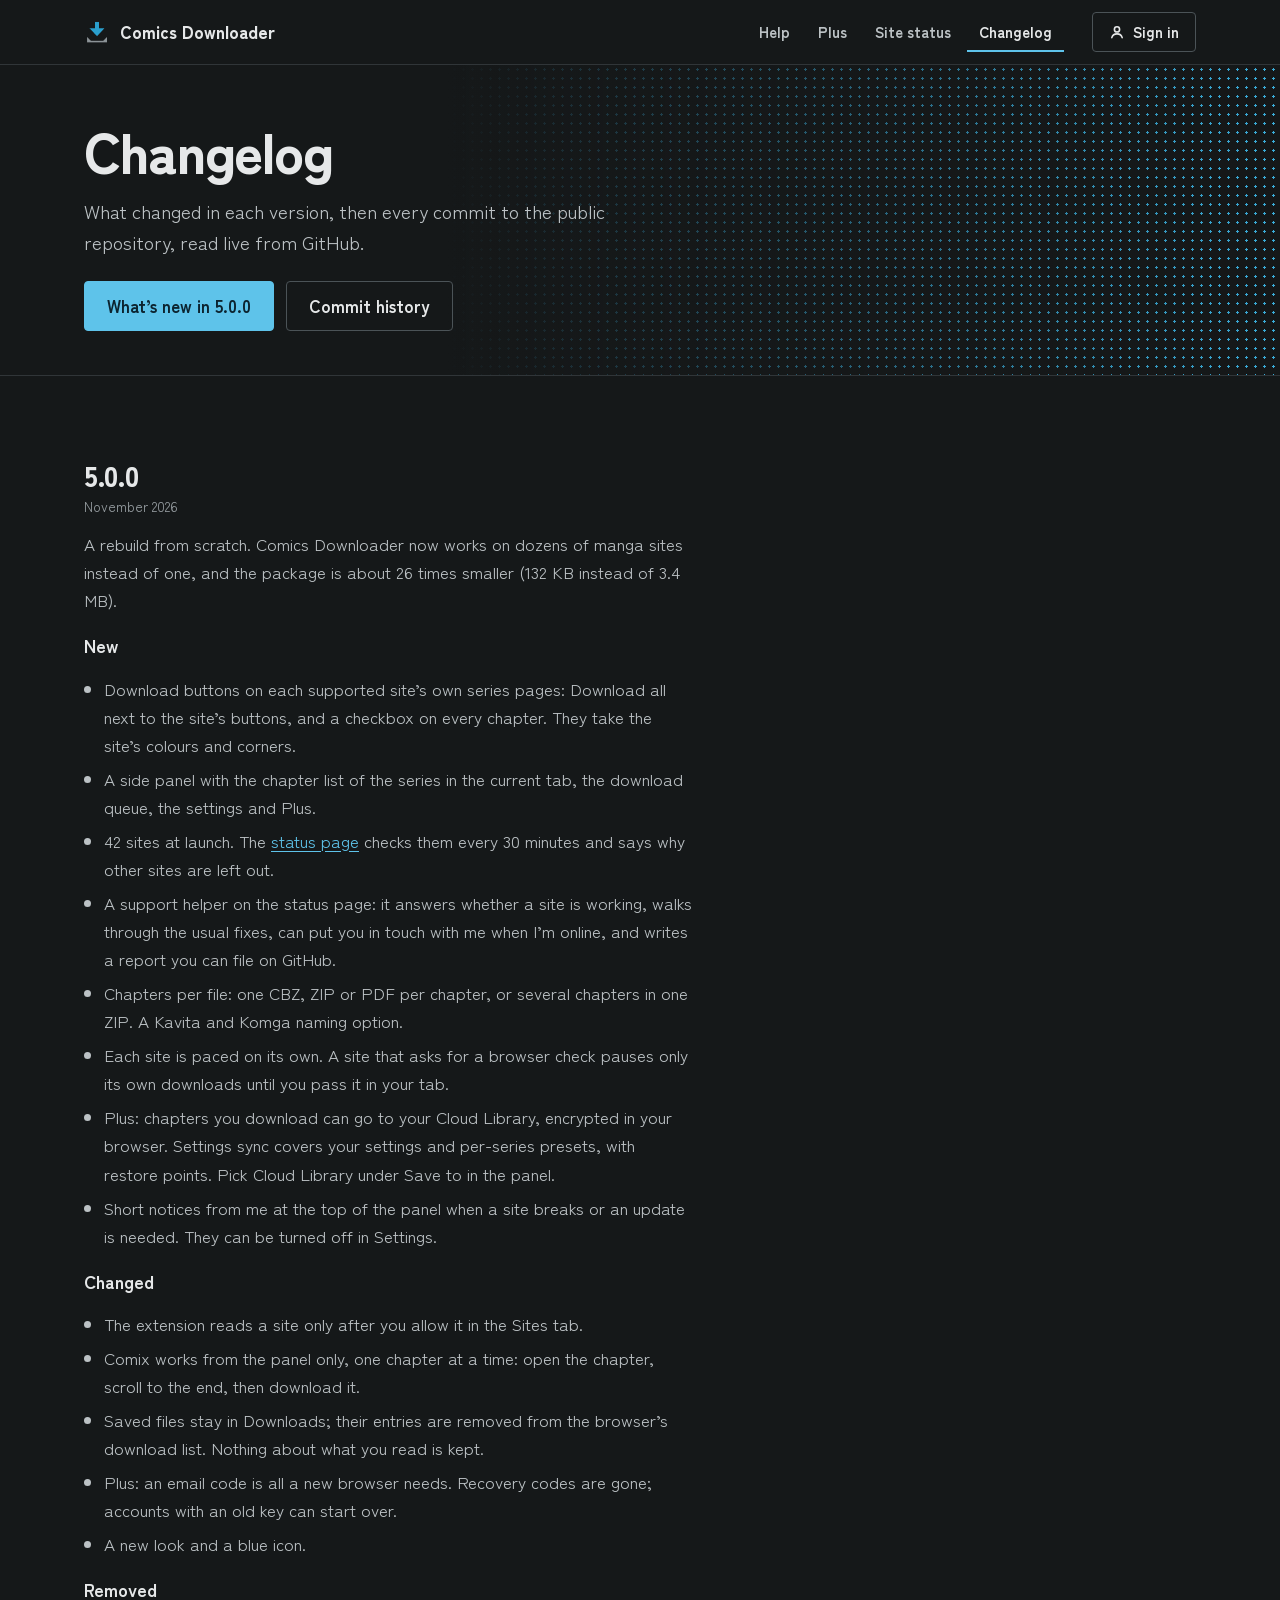
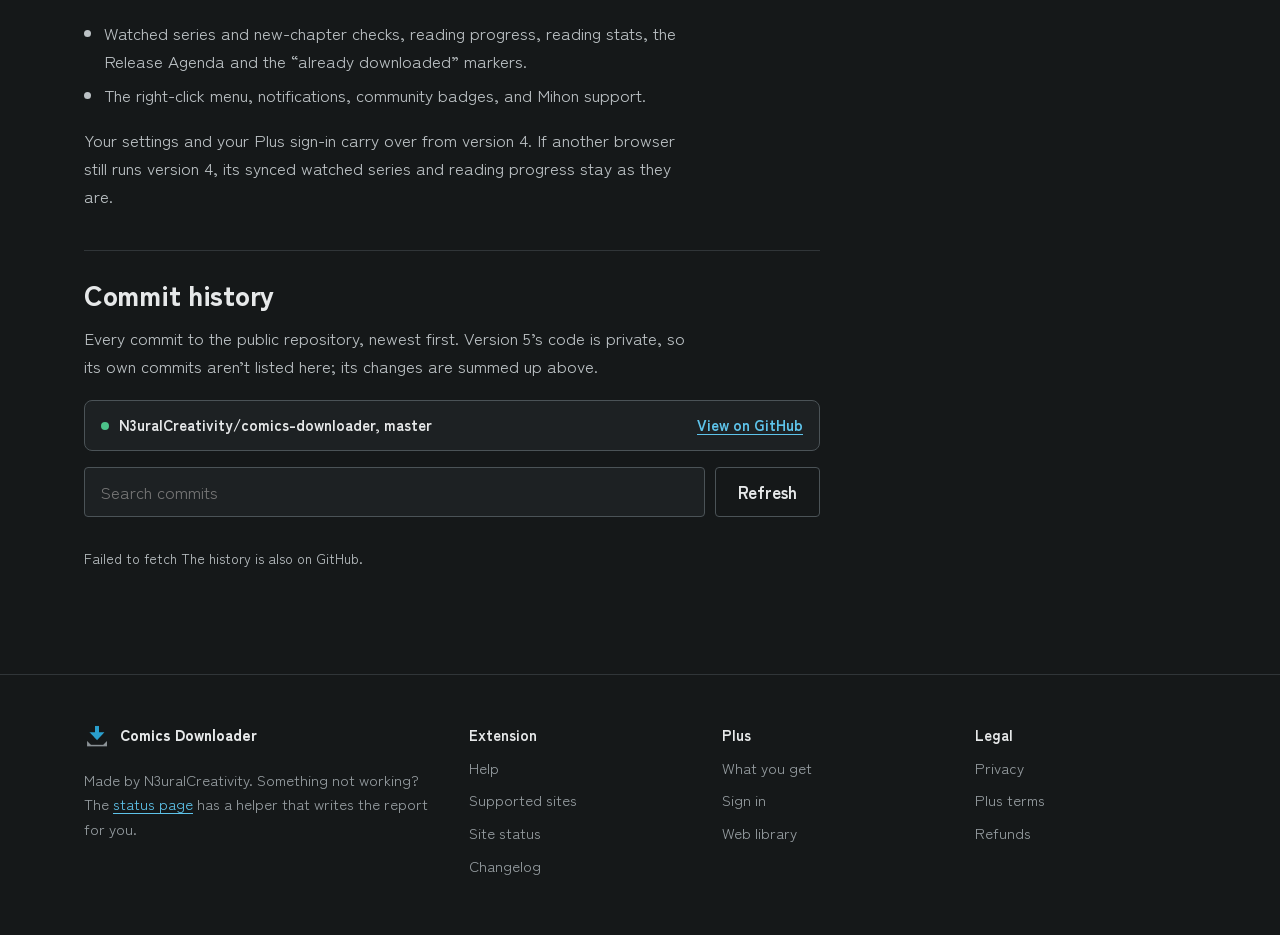
==== docs/changelog.html @ 6e65a78d "Plus: try Copy reading lists right on the page Co-Authored-By: Claude Opus 5.5 <noreply@anthropic.co" ====
<!doctype html>
<html lang="en" data-theme="dark">
  <head>
    <meta charset="utf-8" />
    <meta name="viewport" content="width=device-width, initial-scale=1" />
    <title>Changelog | Comics Downloader</title>
    <meta name="description" content="What changed in each version of Comics Downloader." />
    <meta name="color-scheme" content="dark" />
    <meta name="theme-color" content="#151819" />
    <link rel="canonical" href="https://n3uralcreativity.top/comics-downloader/changelog.html" />
    <link rel="icon" type="image/png" href="assets/icon128.png" />
    <link rel="stylesheet" href="tokens.css?v=5.0.2" />
    <link rel="stylesheet" href="home.css?v=5.0.2" />
  </head>
  <body>
    <header class="top">
      <div class="top-in">
        <a class="brand" href="./"><img src="assets/icon48.png" alt="" width="26" height="26" />Comics Downloader</a>
        <nav aria-label="Site">
          <a href="Documentation.html">Help</a>
          <a href="plus.html">Plus</a>
          <a href="https://status.n3uralcreativity.top">Site status</a>
          <a href="changelog.html" aria-current="page">Changelog</a>
        </nav>
        <a class="signin" href="https://plus.n3uralcreativity.top/account?mode=login"><svg viewBox="0 0 16 16" fill="none" stroke="currentColor" stroke-width="1.6" stroke-linecap="round" aria-hidden="true"><circle cx="8" cy="5.4" r="2.6" /><path d="M2.8 13.6c.7-2.4 2.7-3.7 5.2-3.7s4.5 1.3 5.2 3.7" /></svg>Sign in</a>
      </div>
    </header>
    <div id="notices"></div>

    <div class="page-head">
      <div class="wrap">
        <h1>Changelog</h1>
        <p class="lede">What changed in each version, then every commit to the public repository, read live from GitHub.</p>
        <div class="install">
          <a class="button primary" href="#v5.0.0">What’s new in 5.0.0</a>
          <a class="button" href="#history">Commit history</a>
        </div>
      </div>
    </div>

    <main>
      <article class="doc">

        <section id="v5.0.0" class="release">
          <h2>5.0.0</h2>
          <p class="updated">November 2026</p>
          <p>A rebuild from scratch. Comics Downloader now works on dozens of manga sites instead of one, and the package is about 26 times smaller (132 KB instead of 3.4 MB).</p>
          <h3>New</h3>
          <ul>
            <li>Download buttons on each supported site’s own series pages: Download all next to the site’s buttons, and a checkbox on every chapter. They take the site’s colours and corners.</li>
            <li>A side panel with the chapter list of the series in the current tab, the download queue, the settings and Plus.</li>
            <li>42 sites at launch. The <a href="https://status.n3uralcreativity.top">status page</a> checks them every 30 minutes and says why other sites are left out.</li>
            <li>A support helper on the status page: it answers whether a site is working, walks through the usual fixes, can put you in touch with me when I’m online, and writes a report you can file on GitHub.</li>
            <li>Chapters per file: one CBZ, ZIP or PDF per chapter, or several chapters in one ZIP. A Kavita and Komga naming option.</li>
            <li>Each site is paced on its own. A site that asks for a browser check pauses only its own downloads until you pass it in your tab.</li>
            <li>Plus: chapters you download can go to your Cloud Library, encrypted in your browser. Settings sync covers your settings and per-series presets, with restore points. Pick Cloud Library under Save to in the panel.</li>
            <li>Short notices from me at the top of the panel when a site breaks or an update is needed. They can be turned off in Settings.</li>
          </ul>
          <h3>Changed</h3>
          <ul>
            <li>The extension reads a site only after you allow it in the Sites tab.</li>
            <li>Comix works from the panel only, one chapter at a time: open the chapter, scroll to the end, then download it.</li>
            <li>Saved files stay in Downloads; their entries are removed from the browser’s download list. Nothing about what you read is kept.</li>
            <li>Plus: an email code is all a new browser needs. Recovery codes are gone; accounts with an old key can start over.</li>
            <li>A new look and a blue icon.</li>
          </ul>
          <h3>Removed</h3>
          <ul>
            <li>Watched series and new-chapter checks, reading progress, reading stats, the Release Agenda and the “already downloaded” markers.</li>
            <li>The right-click menu, notifications, community badges, and Mihon support.</li>
          </ul>
          <p>Your settings and your Plus sign-in carry over from version 4. If another browser still runs version 4, its synced watched series and reading progress stay as they are.</p>
        </section>

        <section id="history" class="history">
          <h2>Commit history</h2>
          <p>
            Every commit to the public repository, newest first. Version 5’s code is private, so its own commits aren’t listed here; its
            changes are summed up above.
          </p>
          <div class="repo-bar">
            <span>N3uralCreativity/comics-downloader, master</span>
            <a href="https://github.com/N3uralCreativity/comics-downloader/commits/master">View on GitHub</a>
          </div>
          <div class="history-tools">
            <label class="search">
              <span class="visually-hidden">Search commits</span>
              <input type="search" id="commit-search" placeholder="Search commits" autocomplete="off" />
            </label>
            <button type="button" class="button" id="commit-refresh">Refresh</button>
          </div>
          <div class="chips" id="commit-types" role="group" aria-label="Show commits of one kind"></div>
          <p class="history-status" id="commit-status" role="status">Loading the history from GitHub…</p>
          <div id="commit-list"></div>
          <noscript><p>The history needs JavaScript. It’s also on <a href="https://github.com/N3uralCreativity/comics-downloader/commits/master">GitHub</a>.</p></noscript>
        </section>
      </article>
    </main>

    <footer class="bottom">
      <div class="bottom-in">
        <div>
          <a class="brand" href="./"><img src="assets/icon48.png" alt="" width="26" height="26" />Comics Downloader</a>
          <p>Made by N3uralCreativity. Something not working? The <a href="https://status.n3uralcreativity.top">status page</a> has a helper that writes the report for you.</p>
        </div>
        <nav aria-label="Extension">
          <b>Extension</b>
          <a href="Documentation.html">Help</a>
          <a href="./#sites">Supported sites</a>
          <a href="https://status.n3uralcreativity.top">Site status</a>
          <a href="changelog.html">Changelog</a>
        </nav>
        <nav aria-label="Plus">
          <b>Plus</b>
          <a href="plus.html">What you get</a>
          <a href="https://plus.n3uralcreativity.top/account?mode=login">Sign in</a>
          <a href="https://plus.n3uralcreativity.top/library/">Web library</a>
        </nav>
        <nav aria-label="Legal">
          <b>Legal</b>
          <a href="privacy.html">Privacy</a>
          <a href="terms.html">Plus terms</a>
          <a href="refund.html">Refunds</a>
        </nav>
      </div>
    </footer>
    <script src="site.js?v=5.0.2" defer></script>
    <script src="changelog.js?v=5.0.2" defer></script>
  </body>
</html>
---- docs/tokens.css ----
/*
  Shared by the extension and the website.
  Paper and ink, plus one spot colour: process cyan, as on the two-colour pages of a manga magazine.
  Surfaces are separated by 1px rules, not shadows.
*/
:root {
  color-scheme: light;
  --paper: #f8f9f8;
  --paper-sunk: #eceeed;
  --ink: #1c1f21;
  --ink-2: #464e53;
  --ink-3: #626a6f;
  --rule: #dcdfde;
  --rule-strong: #b9bfbe;
  --accent: #00759c;
  --accent-strong: #005f80;
  --accent-ink: #ffffff;
  --accent-wash: #e1eff5;
  /* Screentone dots: decoration only, never carries text. */
  --tone: #2a9fcd;
  --warn: #855600;
  --warn-wash: #f8eed8;
  --danger: #ad2a1f;
  --danger-wash: #f9e7e4;

  --font: system-ui, -apple-system, 'Segoe UI', Roboto, 'Helvetica Neue', Arial, sans-serif;
  --radius: 4px;
}

/* Dark is written twice: once for the browser's own setting, once for the explicit choice. */
@media (prefers-color-scheme: dark) {
  :root:not([data-theme='light']) {
    color-scheme: dark;
    --paper: #1b1e20;
    --paper-sunk: #24282a;
    --ink: #e6e8e9;
    --ink-2: #bcc2c5;
    --ink-3: #979ea2;
    --rule: #303538;
    --rule-strong: #4b5357;
    --accent: #5ec3ea;
    --accent-strong: #8ad4f0;
    --accent-ink: #0c2430;
    --accent-wash: #173240;
    --tone: #3aaedc;
    --warn: #e8b85c;
    --warn-wash: #33291a;
    --danger: #f08b80;
    --danger-wash: #3a2220;
  }
}

:root[data-theme='dark'] {
  color-scheme: dark;
  --paper: #1b1e20;
  --paper-sunk: #24282a;
  --ink: #e6e8e9;
  --ink-2: #bcc2c5;
  --ink-3: #979ea2;
  --rule: #303538;
  --rule-strong: #4b5357;
  --accent: #5ec3ea;
  --accent-strong: #8ad4f0;
  --accent-ink: #0c2430;
  --accent-wash: #173240;
  --tone: #3aaedc;
  --warn: #e8b85c;
  --warn-wash: #33291a;
  --danger: #f08b80;
  --danger-wash: #3a2220;
}
---- docs/home.css ----
/*
  The v5 website. Dark only, like the status site: <html data-theme="dark"> picks the dark tokens.
  The look is a manga page on a dark desk: ink, white paper, and one process cyan with screentone dots.
*/

@font-face {
  font-family: 'Zen Kaku Gothic New';
  font-weight: 400;
  font-display: swap;
  src: url('fonts/zen-kaku-gothic-new-400.woff2') format('woff2');
}
@font-face {
  font-family: 'Zen Kaku Gothic New';
  font-weight: 700;
  font-display: swap;
  src: url('fonts/zen-kaku-gothic-new-700.woff2') format('woff2');
}
@font-face {
  font-family: 'Zen Kaku Gothic New';
  font-weight: 900;
  font-display: swap;
  src: url('fonts/zen-kaku-gothic-new-900.woff2') format('woff2');
}

:root {
  --site-font: 'Zen Kaku Gothic New', var(--font);
  --page: #151819;
  --raised: #1d2123;
  /* The paper a manga page is printed on, and the ink on it. */
  --sheet: #f3f4f1;
  --sheet-ink: #1c1f21;
  --sheet-ink-2: #4a5257;
  --sheet-accent: #00759c;
  --wide: 72rem;
  --measure: 38rem;
  --dots: radial-gradient(circle at center, var(--tone) 0 1.1px, transparent 1.4px);
}

*,
*::before,
*::after {
  box-sizing: border-box;
}

html {
  scroll-behavior: smooth;
  scroll-padding-top: 84px;
}

body {
  margin: 0;
  background: var(--page);
  color: var(--ink);
  font: 400 1.0625rem/1.65 var(--site-font);
  -webkit-text-size-adjust: 100%;
}

img {
  max-width: 100%;
  height: auto;
}

a {
  color: var(--accent);
  text-underline-offset: 0.18em;
}
a:hover {
  color: var(--accent-strong);
}
:focus-visible {
  outline: 2px solid var(--accent);
  outline-offset: 3px;
  border-radius: 2px;
}

h1,
h2,
h3 {
  margin: 0;
  font-weight: 900;
  text-wrap: balance;
}
h1 {
  font-size: clamp(2.5rem, 5.4vw, 4.375rem);
  line-height: 1.03;
  letter-spacing: -0.02em;
}
h2 {
  font-size: clamp(1.75rem, 3.6vw, 2.625rem);
  line-height: 1.1;
  letter-spacing: -0.01em;
}
h3 {
  font-size: 1.125rem;
  font-weight: 700;
  line-height: 1.3;
}
p {
  max-width: var(--measure);
  margin: 0 0 1em;
}
.lede {
  color: var(--ink-2);
  font-size: 1.1875rem;
}
.small {
  color: var(--ink-3);
  font-size: 0.875rem;
}

.wrap,
main,
.top-in,
.bottom-in {
  max-width: var(--wide);
  margin: 0 auto;
  padding: 0 20px;
}

/* Top bar: stays in view, with the way in to a Plus account. */

.top {
  position: sticky;
  top: 0;
  z-index: 20;
  background: var(--page);
  border-bottom: 1px solid var(--rule);
}
.top-in {
  display: flex;
  align-items: center;
  gap: 8px 28px;
  min-height: 64px;
}
.brand {
  display: inline-flex;
  align-items: center;
  gap: 10px;
  color: var(--ink);
  font-weight: 900;
  text-decoration: none;
  white-space: nowrap;
}
.brand:hover {
  color: var(--ink);
}
.top nav {
  display: flex;
  gap: 4px;
  margin-left: auto;
  font-size: 0.9375rem;
}
.top nav a {
  padding: 8px 12px;
  border-radius: var(--radius);
  color: var(--ink-2);
  font-weight: 700;
  text-decoration: none;
  white-space: nowrap;
}
.top nav a:hover {
  background: var(--raised);
  color: var(--ink);
}
.top nav a[aria-current='page'] {
  color: var(--ink);
  box-shadow: inset 0 -2px 0 var(--accent);
  border-radius: 0;
}
.signin {
  display: inline-flex;
  align-items: center;
  gap: 8px;
  min-height: 40px;
  padding: 0 16px;
  border: 1px solid var(--rule-strong);
  border-radius: var(--radius);
  color: var(--ink);
  font-size: 0.9375rem;
  font-weight: 700;
  text-decoration: none;
  white-space: nowrap;
}
.signin:hover {
  border-color: var(--accent);
  color: var(--accent);
}
.signin svg {
  width: 16px;
  height: 16px;
}

/* The developer's notices, the same ones the extension shows. */

.site-notice.warn {
  background: var(--warn-wash);
  color: var(--warn);
  font-weight: 700;
}
.site-notice {
  max-width: none;
  margin: 0;
  padding: 10px 20px;
  background: var(--accent-wash);
  border-bottom: 1px solid var(--rule);
  font-size: 0.9375rem;
  text-align: center;
}

/* Buttons */

.install {
  display: flex;
  flex-wrap: wrap;
  gap: 12px;
}
.button {
  display: inline-flex;
  align-items: center;
  gap: 10px;
  min-height: 50px;
  padding: 0 22px;
  border: 1px solid var(--rule-strong);
  border-radius: var(--radius);
  background: none;
  color: var(--ink);
  font: inherit;
  font-weight: 700;
  text-decoration: none;
  cursor: pointer;
  transition:
    transform 0.12s ease,
    background-color 0.12s ease,
    border-color 0.12s ease;
}
.button:hover {
  border-color: var(--ink-3);
  color: var(--ink);
}
.button:active {
  transform: translateY(1px);
}
.button img {
  width: 22px;
  height: 22px;
}
.button.primary {
  border-color: var(--accent);
  background: var(--accent);
  color: var(--accent-ink);
}
.button.primary:hover {
  border-color: var(--accent-strong);
  background: var(--accent-strong);
  color: var(--accent-ink);
}
.button[disabled] {
  opacity: 0.55;
  cursor: default;
}

/* Hero: the pitch on the left, a working model of the extension on the right. */

.hero {
  position: relative;
  display: grid;
  grid-template-columns: minmax(0, 1.05fr) minmax(0, 0.95fr);
  align-items: center;
  gap: 56px;
  padding-top: 72px;
  padding-bottom: 72px;
}
/* A field of screentone behind the model, fading out like a printed gradient. */
.hero::before {
  content: '';
  position: absolute;
  inset: 0 -20px 0 42%;
  background: var(--dots) 0 0 / 9px 9px;
  -webkit-mask-image: radial-gradient(ellipse at 62% 46%, #000 0, transparent 68%);
  mask-image: radial-gradient(ellipse at 62% 46%, #000 0, transparent 68%);
  opacity: 0.38;
  pointer-events: none;
}
.hero > * {
  position: relative;
}
.hero h1 {
  margin-bottom: 22px;
}
.hero .lede {
  margin-bottom: 30px;
}
.live {
  display: inline-flex;
  align-items: center;
  gap: 10px;
  margin: 22px 0 0;
  color: var(--ink-2);
  font-size: 0.9375rem;
  text-decoration: none;
}
.live:hover {
  color: var(--ink);
}
.live i {
  width: 9px;
  height: 9px;
  border-radius: 50%;
  background: #4cc38a;
  box-shadow: 0 0 0 0 #4cc38a;
  animation: pulse 2.4s ease-out infinite;
}
@keyframes pulse {
  70%,
  100% {
    box-shadow: 0 0 0 9px transparent;
  }
}

/* The model: pick chapters, press Download, and bound volumes land on the shelf. */

.demo {
  display: grid;
  gap: 18px;
}
.demo-panel {
  border: 1px solid var(--rule-strong);
  border-radius: 8px;
  background: var(--paper);
  overflow: hidden;
  font-size: 0.875rem;
  line-height: 1.4;
}
.demo-head {
  display: flex;
  align-items: baseline;
  justify-content: space-between;
  gap: 12px;
  padding: 12px 14px;
  border-bottom: 1px solid var(--rule);
}
.demo-head strong {
  font-size: 1rem;
  font-weight: 900;
}
.demo-head span {
  color: var(--ink-3);
  font-size: 0.8125rem;
}
.demo-list {
  margin: 0;
  padding: 0;
  list-style: none;
}
.demo-row {
  position: relative;
  display: grid;
  grid-template-columns: 18px 2.6em 1fr auto;
  align-items: center;
  gap: 10px;
  padding: 9px 14px;
  border-bottom: 1px solid var(--rule);
  cursor: pointer;
  isolation: isolate;
}
/* The progress fill is screentone, as in the extension. */
.demo-row::before {
  content: '';
  position: absolute;
  inset: 0 auto 0 0;
  z-index: -1;
  width: calc(var(--p, 0) * 100%);
  background:
    var(--dots) 0 0 / 6px 6px,
    var(--accent-wash);
  transition: width 0.12s linear;
}
.demo-row:hover {
  background: var(--paper-sunk);
}
.demo-row.on {
  background: var(--accent-wash);
}
.demo-row.saved {
  cursor: default;
  background: none;
}
.demo-row input {
  width: 16px;
  height: 16px;
  margin: 0;
  accent-color: var(--accent);
}
.demo-row .n {
  font-size: 1.0625rem;
  font-weight: 900;
  font-variant-numeric: tabular-nums;
  text-align: right;
}
.demo-row .m {
  color: var(--ink-3);
  font-size: 0.8125rem;
  font-variant-numeric: tabular-nums;
}
.demo-row.saved .m {
  color: var(--accent);
  font-weight: 700;
}
.demo-foot {
  display: flex;
  gap: 8px;
  padding: 10px 14px;
}
.demo-foot select {
  height: 40px;
  padding: 0 8px;
  border: 1px solid var(--rule-strong);
  border-radius: var(--radius);
  background: var(--paper);
  color: var(--ink);
  font: inherit;
}
.demo-foot .button {
  flex: 1;
  justify-content: center;
  min-height: 40px;
}

.demo-out {
  padding: 0 4px;
}
.demo-path {
  margin: 0 0 8px;
  color: var(--ink-3);
  font-size: 0.8125rem;
}
.shelf {
  display: flex;
  align-items: flex-end;
  gap: 6px;
  height: 158px;
  padding: 0 10px;
  border-bottom: 4px solid var(--ink-2);
  /* Decoration: on a phone the spines that don't fit are cut off rather than widening the page. */
  overflow: hidden;
}
.spine {
  display: flex;
  flex-direction: column;
  align-items: center;
  justify-content: space-between;
  flex: none;
  width: 54px;
  height: var(--h, 140px);
  padding: 9px 0 8px;
  border-radius: 3px 3px 0 0;
  background: var(--sheet);
  color: var(--sheet-ink);
  font-weight: 900;
  line-height: 1;
  transform-origin: 50% 100%;
  animation: shelve 0.55s cubic-bezier(0.2, 1.25, 0.4, 1) both;
}
/* The cyan band every volume of a series shares. */
.spine::before {
  content: '';
  width: 100%;
  height: 24px;
  margin-top: 7px;
  background:
    radial-gradient(circle at center, var(--sheet) 0 1px, transparent 1.3px) 0 0 / 5px 5px,
    var(--sheet-accent);
  order: 1;
}
.spine b {
  order: 2;
  flex: 1;
  display: grid;
  place-items: center;
  writing-mode: vertical-rl;
  font-size: 1.25rem;
  letter-spacing: 0.04em;
  font-variant-numeric: tabular-nums;
}
.spine small {
  order: 3;
  font-size: 0.625rem;
  font-weight: 700;
  letter-spacing: 0.06em;
  color: var(--sheet-ink-2);
}
.spine i {
  order: 0;
  width: 16px;
  height: 16px;
  border-radius: 50%;
  border: 2px solid var(--sheet-ink);
}
@keyframes shelve {
  from {
    opacity: 0;
    transform: translateY(-34px) rotate(-7deg);
  }
}
/* Loose pages pile up while a chapter downloads, then get bound. */
.stack {
  position: relative;
  flex: none;
  width: 54px;
  height: 140px;
}
.sheet {
  position: absolute;
  left: 4px;
  bottom: calc(var(--i) * 7px);
  width: 46px;
  height: 62px;
  border-radius: 1px;
  background: var(--sheet);
  box-shadow: 0 0 0 1px #0003;
  transform: rotate(var(--r, 0deg));
  animation: drop 0.28s ease-out both;
}
.sheet::before,
.sheet::after {
  content: '';
  position: absolute;
  left: 4px;
  right: 4px;
  border: 1.5px solid var(--sheet-ink);
}
.sheet::before {
  top: 5px;
  height: 23px;
  background: radial-gradient(circle at center, var(--sheet-accent) 0 0.8px, transparent 1.1px) 0 0 / 4px 4px;
}
.sheet::after {
  bottom: 5px;
  height: 21px;
  background: repeating-linear-gradient(115deg, transparent 0 3px, var(--sheet-ink) 3px 3.6px);
}
.sheet.b::before {
  height: 15px;
  right: 20px;
}
.sheet.b::after {
  height: 29px;
  background: none;
}
@keyframes drop {
  from {
    opacity: 0;
    transform: translateY(-46px) rotate(calc(var(--r, 0deg) * 3));
  }
}
.demo-status {
  min-height: 1.5em;
  margin: 10px 0 0;
  color: var(--ink-2);
  font-size: 0.875rem;
  font-variant-numeric: tabular-nums;
}

/* The names of the supported sites, drifting past. */

.ticker {
  overflow: hidden;
  border-block: 1px solid var(--rule);
  background: var(--raised);
  -webkit-mask-image: linear-gradient(90deg, transparent, #000 8%, #000 92%, transparent);
  mask-image: linear-gradient(90deg, transparent, #000 8%, #000 92%, transparent);
}
.ticker > div {
  display: flex;
  align-items: flex-end;
  gap: 16px;
  width: max-content;
  /* Room above for a logo to grow into, and below for its name. */
  height: 132px;
  padding: 0 8px 34px;
  animation: drift 80s linear infinite;
}
.ticker:hover div {
  animation-play-state: paused;
}
/*
  The logos as the sites draw them, no box. Under the pointer the strip stops and the logos swell
  like a dock: --s is set from the pointer's distance.
*/
.ticker .logo {
  position: relative;
  flex: none;
  display: grid;
  place-items: center;
  width: calc(56px * var(--s, 1));
  height: calc(56px * var(--s, 1));
  transition:
    width 0.12s ease-out,
    height 0.12s ease-out;
}
.ticker .logo img {
  width: 100%;
  height: 100%;
  object-fit: contain;
  /* Square icons get the rounded corners a dock gives them. */
  border-radius: 22%;
}
.ticker .logo span {
  position: absolute;
  top: calc(100% + 8px);
  left: 50%;
  padding: 2px 8px;
  border-radius: var(--radius);
  background: var(--ink);
  color: var(--page);
  font-size: 0.8125rem;
  font-weight: 700;
  white-space: nowrap;
  transform: translateX(-50%);
  opacity: 0;
  transition: opacity 0.12s;
  pointer-events: none;
}
.ticker .logo.near span {
  opacity: 1;
}
.ticker .logo b {
  color: var(--ink);
  font-size: calc(1rem * var(--s, 1));
  font-weight: 900;
  white-space: nowrap;
}
@keyframes drift {
  to {
    transform: translateX(-50%);
  }
}

/* Sections */

.band {
  padding-top: 104px;
}
.band > h2 {
  margin-bottom: 18px;
}
.band > .lede {
  margin-bottom: 36px;
}

.shot {
  margin: 0;
}
.motion video {
  display: block;
  width: 100%;
  height: auto;
  border: 1px solid var(--rule-strong);
  border-radius: 8px;
  background: var(--page);
}
.shot img {
  display: block;
  width: 100%;
  border: 1px solid var(--rule-strong);
  border-radius: 8px;
}
.shot figcaption {
  margin-top: 10px;
  color: var(--ink-3);
  font-size: 0.875rem;
}

/* Three steps, a real sequence. */
.steps {
  display: grid;
  grid-template-columns: repeat(3, minmax(0, 1fr));
  gap: 0;
  margin: 40px 0 0;
  padding: 0;
  list-style: none;
  counter-reset: step;
  border-top: 1px solid var(--rule-strong);
}
.steps li {
  counter-increment: step;
  padding: 22px 28px 0 0;
}
.steps li + li {
  padding-left: 28px;
  border-left: 1px solid var(--rule);
}
.steps li::before {
  content: counter(step);
  display: block;
  margin-bottom: 6px;
  color: var(--accent);
  font-size: 2.25rem;
  font-weight: 900;
  line-height: 1;
}
.steps p {
  margin: 6px 0 0;
  color: var(--ink-2);
}

/* A picture beside its explanation. */
.split {
  display: grid;
  grid-template-columns: minmax(0, 1fr) minmax(0, 1fr);
  align-items: center;
  gap: 64px;
  padding-top: 104px;
}
.split.flip > :first-child {
  order: 2;
}
.split h2 {
  margin-bottom: 16px;
}
.split p {
  color: var(--ink-2);
}
.ticks {
  max-width: var(--measure);
  margin: 20px 0 0;
  padding: 0;
  list-style: none;
}
.ticks li {
  position: relative;
  padding: 10px 0 10px 30px;
  border-top: 1px solid var(--rule);
  color: var(--ink-2);
}
.ticks li::before {
  content: '';
  position: absolute;
  left: 4px;
  top: 1.05em;
  width: 12px;
  height: 6px;
  border-left: 2.5px solid var(--accent);
  border-bottom: 2.5px solid var(--accent);
  transform: rotate(-45deg);
}

/* The panel's three views, switched by the visitor. */
.views {
  display: grid;
  justify-items: center;
  gap: 16px;
}
.views-tabs {
  display: inline-flex;
  padding: 3px;
  border: 1px solid var(--rule-strong);
  border-radius: 6px;
}
.views-tabs button {
  padding: 6px 14px;
  border: 0;
  border-radius: 4px;
  background: none;
  color: var(--ink-2);
  font: inherit;
  font-size: 0.9375rem;
  font-weight: 700;
  cursor: pointer;
}
.views-tabs button[aria-selected='true'] {
  background: var(--accent);
  color: var(--accent-ink);
}
.views img {
  width: min(100%, 360px);
  border: 1px solid var(--rule-strong);
  border-radius: 8px;
}

/* What lands on disk. */
.tree {
  margin: 0;
  padding: 26px 28px;
  border-radius: 8px;
  background: var(--sheet);
  color: var(--sheet-ink);
  font-size: 1rem;
  line-height: 1.9;
}
.tree ul {
  margin: 0;
  padding: 0 0 0 22px;
  list-style: none;
  border-left: 2px solid var(--sheet-ink);
}
.tree > ul {
  margin-left: 6px;
}
.tree li {
  position: relative;
}
.tree li::before {
  content: '';
  position: absolute;
  left: -22px;
  top: 0.95em;
  width: 14px;
  border-top: 2px solid var(--sheet-ink);
}
.tree b {
  font-weight: 900;
}
.tree span {
  margin-left: 10px;
  color: var(--sheet-ink-2);
  font-size: 0.875rem;
}
.tree .file b {
  padding: 1px 8px;
  border-radius: 3px;
  background: var(--sheet-ink);
  color: var(--sheet);
}
.formats {
  display: flex;
  flex-wrap: wrap;
  gap: 8px;
  margin: 18px 0 0;
  padding: 0;
  list-style: none;
}
.formats li {
  padding: 4px 12px;
  border: 1px solid var(--rule-strong);
  border-radius: 999px;
  color: var(--ink-2);
  font-size: 0.875rem;
  font-weight: 700;
}

/* Promises, two by two. */
.quiet ul {
  display: grid;
  grid-template-columns: repeat(2, minmax(0, 1fr));
  gap: 0 48px;
  margin: 0;
  padding: 0;
  list-style: none;
}
.quiet li {
  padding: 18px 0;
  border-top: 1px solid var(--rule);
  color: var(--ink-2);
}
.quiet li b {
  display: block;
  color: var(--ink);
}

.sites ul {
  columns: 4 11rem;
  column-gap: 32px;
  margin: 0 0 24px;
  padding: 0;
  list-style: none;
}
.sites li {
  break-inside: avoid;
  padding: 5px 0;
  font-weight: 700;
}
.sites li a {
  color: var(--ink);
  text-decoration: none;
}
.sites li a:hover {
  color: var(--accent);
}
/* Copy reading lists: a working model of the extension's copy page, with its four steps. */
.copy-body {
  display: grid;
  align-content: start;
  gap: 12px;
  min-height: 290px;
  padding: 14px;
}
.copy-demo [hidden] {
  display: none;
}
.copy-body .field {
  display: grid;
  gap: 4px;
  font-weight: 700;
}
.copy-demo select {
  height: 40px;
  padding: 0 8px;
  border: 1px solid var(--rule-strong);
  border-radius: var(--radius);
  background: var(--paper);
  color: var(--ink);
  font: inherit;
  font-weight: 400;
}
.copy-note {
  margin: 0;
  color: var(--ink-3);
  font-size: 0.8125rem;
}
.copy-pick {
  display: flex;
  align-items: center;
  gap: 10px;
  padding: 6px 0;
  border-bottom: 1px solid var(--rule);
  cursor: pointer;
}
.copy-pick input {
  width: 16px;
  height: 16px;
  margin: 0;
  accent-color: var(--accent);
}
.copy-pick .m {
  margin-left: auto;
  color: var(--ink-3);
  font-size: 0.8125rem;
}
.copy-group {
  margin: 4px 0 0;
  font-size: 0.8125rem;
  font-weight: 700;
}
.copy-bar {
  height: 10px;
  border: 1px solid var(--rule-strong);
  border-radius: 2px;
  background: var(--paper-sunk);
  overflow: hidden;
}
.copy-bar i {
  display: block;
  width: calc(var(--p, 0) * 100%);
  height: 100%;
  background: var(--accent);
  transition: width 0.12s linear;
}
.copy-tiles {
  display: grid;
  grid-template-columns: repeat(auto-fit, minmax(7.5em, 1fr));
  gap: 8px;
}
.copy-tiles div {
  display: grid;
  gap: 2px;
  padding: 10px;
  border: 1px solid var(--rule);
  border-radius: var(--radius);
  color: var(--ink-3);
  font-size: 0.8125rem;
}
.copy-tiles b {
  color: var(--ink);
  font-size: 1.375rem;
  font-weight: 900;
  font-variant-numeric: tabular-nums;
}
.move-steps {
  display: grid;
  grid-template-columns: repeat(4, 1fr);
  margin: 0;
  padding: 0;
  list-style: none;
  counter-reset: step;
  font-size: 0.8125rem;
  text-align: center;
  color: var(--ink-3);
}
.move-steps li {
  padding: 8px 4px;
  border-bottom: 2px solid var(--rule-strong);
  counter-increment: step;
}
.move-steps li::before {
  content: counter(step) ". ";
}
.move-steps [aria-current] {
  color: var(--ink);
  font-weight: 700;
  border-color: var(--accent);
}
.tag.new {
  border-color: var(--accent);
  color: var(--accent);
  vertical-align: middle;
}
.tag {
  padding: 0 6px;
  border: 1px solid var(--rule-strong);
  border-radius: 2px;
  color: var(--ink-3);
  font-size: 0.6875rem;
  font-weight: 700;
}
.sites p {
  color: var(--ink-2);
}

/* Plus: a sheet of white paper laid on the dark page. */
.paper {
  margin-top: 112px;
  background: var(--sheet);
  color: var(--sheet-ink);
}
.paper-in {
  display: grid;
  grid-template-columns: minmax(0, 1.1fr) minmax(0, 0.9fr);
  align-items: center;
  gap: 56px;
  max-width: var(--wide);
  margin: 0 auto;
  padding: 80px 20px;
}
.paper h2 {
  margin-bottom: 14px;
}
.paper p,
.paper li {
  color: var(--sheet-ink-2);
}
.paper a:not(.button) {
  color: var(--sheet-accent);
}
.paper .price {
  margin: 0 0 20px;
  color: var(--sheet-ink);
  font-size: 1.1875rem;
  font-weight: 700;
}
.paper .ticks li {
  border-color: #cfd3d0;
}
.paper .ticks li::before {
  border-color: var(--sheet-accent);
}
.paper .install {
  margin-top: 26px;
}
.paper .button {
  border-color: var(--sheet-ink);
  color: var(--sheet-ink);
}
.paper .button:hover {
  background: #e4e6e2;
}
.paper .button.primary {
  background: var(--sheet-ink);
  color: var(--sheet);
}
.paper .button.primary:hover {
  background: #000;
  border-color: #000;
  color: var(--sheet);
}
.paper .shot img {
  border-color: var(--sheet-ink);
  box-shadow: 10px 10px 0 var(--sheet-accent);
}
.paper :focus-visible {
  outline-color: var(--sheet-accent);
}

/* Footer */

.bottom {
  margin-top: 104px;
  border-top: 1px solid var(--rule);
  color: var(--ink-3);
  font-size: 0.9375rem;
}
.paper + .bottom {
  margin-top: 0;
  border-top: 0;
}
.bottom-in {
  display: grid;
  grid-template-columns: minmax(0, 1.6fr) repeat(3, minmax(0, 1fr));
  gap: 32px;
  padding-top: 48px;
  padding-bottom: 56px;
}
.bottom p {
  max-width: 24rem;
  margin: 12px 0 0;
}
.bottom nav {
  display: grid;
  align-content: start;
  gap: 8px;
}
.bottom nav b {
  color: var(--ink);
}
.bottom nav a {
  color: var(--ink-3);
  text-decoration: none;
}
.bottom nav a:hover {
  color: var(--ink);
}

/* Text pages: help, Plus details, changelog and the legal pages. */

.page-head {
  border-bottom: 1px solid var(--rule);
  background:
    linear-gradient(90deg, var(--page) 35%, transparent),
    var(--dots) 0 0 / 9px 9px;
}
.page-head .wrap {
  padding-top: 56px;
  padding-bottom: 44px;
}
.page-head h1 {
  font-size: clamp(2.25rem, 5vw, 3.5rem);
}
.page-head .lede {
  margin: 16px 0 0;
}
.page-head .install {
  margin-top: 24px;
}

.doc-grid {
  display: grid;
  grid-template-columns: 14rem minmax(0, 1fr);
  gap: 56px;
  align-items: start;
}
.toc-side {
  position: sticky;
  top: 88px;
  padding-top: 44px;
  font-size: 0.9375rem;
}
.toc-side b {
  display: block;
  margin-bottom: 8px;
}
.toc-side ul {
  margin: 0;
  padding: 0;
  list-style: none;
  border-left: 1px solid var(--rule);
}
.toc-side a {
  display: block;
  margin-left: -1px;
  padding: 5px 0 5px 14px;
  border-left: 2px solid transparent;
  color: var(--ink-2);
  text-decoration: none;
}
.toc-side a:hover {
  border-color: var(--accent);
  color: var(--ink);
}

.doc {
  max-width: 46rem;
  padding: 16px 0 0;
}
.doc > h1 {
  margin-top: 40px;
  font-size: clamp(2.25rem, 5vw, 3.5rem);
}
.doc .updated {
  margin: 8px 0 20px;
  color: var(--ink-3);
  font-size: 0.875rem;
}
.doc section {
  margin-top: 40px;
  padding-top: 28px;
  border-top: 1px solid var(--rule);
}
.doc section:first-child {
  border-top: 0;
}
.doc h2 {
  margin-bottom: 14px;
  font-size: clamp(1.375rem, 3vw, 1.75rem);
}
.doc h3 {
  margin: 20px 0 8px;
}
.doc p,
.doc li,
.doc dd {
  color: var(--ink-2);
}
.doc ul,
.doc ol {
  max-width: var(--measure);
  padding-left: 1.25rem;
}
.doc li {
  margin: 6px 0;
}
.doc dl {
  max-width: var(--measure);
  margin: 12px 0 0;
}
.doc dl > div {
  padding: 10px 0;
  border-bottom: 1px solid var(--rule);
}
.doc dt {
  color: var(--ink);
  font-weight: 700;
}
.doc dd {
  margin: 2px 0 0;
}
.doc code,
.doc kbd {
  padding: 0 4px;
  border: 1px solid var(--rule);
  border-radius: 3px;
  background: var(--paper-sunk);
  font-size: 0.875em;
}
.doc .shot {
  margin: 20px 0;
}
.summary {
  max-width: var(--measure);
  padding: 14px 20px 2px;
  border: 1px solid var(--rule);
  border-left: 3px solid var(--accent);
  border-radius: var(--radius);
  background: var(--raised);
}
.toc {
  columns: 2 14rem;
  column-gap: 32px;
}
.toc li {
  break-inside: avoid;
}
/* Help: where it runs, the Linux command picker, and the questions. */
.platforms {
  display: grid;
  grid-template-columns: repeat(auto-fill, minmax(17rem, 1fr));
  gap: 10px;
  max-width: none !important;
  margin: 20px 0 8px;
  padding: 0 !important;
  list-style: none;
}
.platforms li {
  margin: 0 !important;
}
/* Each platform is a button: to its store, or to its steps below. */
.platform {
  display: grid;
  grid-template-columns: 36px 1fr 16px;
  column-gap: 14px;
  align-items: center;
  height: 100%;
  min-height: 76px;
  padding: 14px 14px 14px 16px;
  border: 1px solid var(--rule-strong);
  border-radius: 8px;
  background: var(--raised);
  color: var(--ink);
  text-decoration: none;
  transition:
    border-color 0.12s,
    background-color 0.12s,
    transform 0.12s;
}
.platform:hover {
  border-color: var(--accent);
  background: var(--paper-sunk);
  color: var(--ink);
  transform: translateY(-2px);
}
.platform:active {
  transform: none;
}
.platform img {
  grid-row: span 2;
  width: 36px;
  height: 36px;
}
.platform b {
  align-self: end;
  color: var(--ink);
  line-height: 1.25;
}
.platform span {
  grid-column: 2;
  align-self: start;
  color: var(--ink-3);
  font-size: 0.8125rem;
  line-height: 1.35;
}
.platform .go {
  grid-column: 3;
  grid-row: 1 / span 2;
  width: 16px;
  height: 16px;
  color: var(--ink-3);
}
.platform:hover .go {
  color: var(--accent);
}
/* Apple's mark is black; on the dark page it is drawn light. */
img.mono {
  filter: invert(1);
}
.doc h3 img {
  margin-right: 10px;
  vertical-align: -4px;
}
.doc .shot img {
  width: auto;
  max-width: 100%;
}
.doc .shot img[width='400'],
.doc .shot img[width='480'] {
  max-width: 340px;
}

.picker {
  max-width: var(--measure);
  margin: 16px 0;
  padding: 14px;
  border: 1px solid var(--rule);
  border-radius: 8px;
  background: var(--raised);
}
.picker-row {
  display: flex;
  flex-wrap: wrap;
  gap: 6px;
}
.picker-row + .picker-row {
  margin-top: 10px;
  padding-top: 10px;
  border-top: 1px solid var(--rule);
}
.picker button {
  display: inline-flex;
  align-items: center;
  gap: 8px;
  min-height: 36px;
  padding: 0 12px;
  border: 1px solid var(--rule-strong);
  border-radius: 999px;
  background: none;
  color: var(--ink-2);
  font: inherit;
  font-size: 0.875rem;
  font-weight: 700;
  cursor: pointer;
}
.picker button:hover {
  color: var(--ink);
}
.picker button[aria-checked='true'] {
  border-color: var(--accent);
  background: var(--accent-wash);
  color: var(--ink);
}
.cmd {
  display: flex;
  align-items: center;
  gap: 10px;
  margin-top: 12px;
  padding: 10px 10px 10px 14px;
  border-radius: 6px;
  background: var(--page);
}
.doc .cmd code {
  flex: 1;
  padding: 0;
  border: 0;
  background: none;
  font-family: ui-monospace, 'Cascadia Mono', Consolas, monospace;
  font-size: 0.875rem;
  overflow-wrap: anywhere;
}
.cmd .copy {
  flex: none;
  min-height: 32px;
  border-radius: var(--radius);
}

.faq {
  max-width: var(--measure);
  margin-top: 16px;
  border-top: 1px solid var(--rule);
}
.faq details {
  border-bottom: 1px solid var(--rule);
}
.faq summary {
  position: relative;
  padding: 14px 32px 14px 0;
  color: var(--ink);
  font-weight: 700;
  cursor: pointer;
  list-style: none;
}
.faq summary::-webkit-details-marker {
  display: none;
}
.faq summary::after {
  content: '';
  position: absolute;
  right: 6px;
  top: 1.25em;
  width: 9px;
  height: 9px;
  border-right: 2px solid var(--ink-3);
  border-bottom: 2px solid var(--ink-3);
  transform: rotate(45deg);
  transition: transform 0.15s;
}
.faq details[open] summary::after {
  transform: rotate(-135deg);
}
.faq details p {
  margin: -4px 0 16px;
}

/* Changelog: the commit history. */
.visually-hidden {
  position: absolute;
  width: 1px;
  height: 1px;
  overflow: hidden;
  clip: rect(0 0 0 0);
  white-space: nowrap;
}
.repo-bar {
  display: flex;
  flex-wrap: wrap;
  align-items: center;
  justify-content: space-between;
  gap: 8px 16px;
  margin: 20px 0 16px;
  padding: 12px 16px;
  border: 1px solid var(--rule-strong);
  border-radius: 8px;
  background: var(--raised);
  font-size: 0.9375rem;
  font-weight: 700;
}
.repo-bar span::before {
  content: '';
  display: inline-block;
  width: 8px;
  height: 8px;
  margin-right: 10px;
  border-radius: 50%;
  background: #4cc38a;
  vertical-align: 0.1em;
}
.history-tools {
  display: flex;
  gap: 10px;
}
.search {
  flex: 1;
}
.search input {
  width: 100%;
  height: 50px;
  padding: 0 16px;
  border: 1px solid var(--rule-strong);
  border-radius: var(--radius);
  background: var(--raised);
  color: var(--ink);
  font: inherit;
}
.search input:focus {
  outline: 2px solid var(--accent);
  outline-offset: 1px;
}
.chips {
  display: flex;
  flex-wrap: wrap;
  gap: 6px;
  margin: 14px 0 0;
}
.chips button {
  display: inline-flex;
  align-items: center;
  gap: 8px;
  min-height: 34px;
  padding: 0 12px;
  border: 1px solid var(--rule-strong);
  border-radius: 999px;
  background: none;
  color: var(--ink-2);
  font: inherit;
  font-size: 0.875rem;
  font-weight: 700;
  cursor: pointer;
}
.chips button span {
  color: var(--ink-3);
  font-variant-numeric: tabular-nums;
}
.chips button[aria-pressed='true'] {
  border-color: var(--accent);
  background: var(--accent-wash);
  color: var(--ink);
}
.history-status {
  margin: 16px 0 0;
  color: var(--ink-3);
  font-size: 0.875rem;
}
.month h3 {
  display: flex;
  justify-content: space-between;
  align-items: baseline;
  margin: 32px 0 0;
  padding-bottom: 10px;
  border-bottom: 1px solid var(--rule-strong);
  font-size: 1.125rem;
}
.month h3 span {
  color: var(--ink-3);
  font-size: 0.8125rem;
  font-weight: 400;
}
.commit {
  display: grid;
  grid-template-columns: 8.5rem minmax(0, 1fr);
  gap: 16px;
  padding: 16px 0;
  border-bottom: 1px solid var(--rule);
}
.commit-head {
  display: grid;
  align-content: start;
  justify-items: start;
  gap: 6px;
}
.commit time {
  color: var(--ink-3);
  font-size: 0.8125rem;
}
.kind {
  padding: 1px 9px;
  border: 1px solid currentColor;
  border-radius: 999px;
  font-size: 0.75rem;
  font-weight: 700;
}
.k-fix {
  color: #f08b80;
}
.k-add {
  color: #6fd19c;
}
.k-remove {
  color: #e8b85c;
}
.k-docs,
.k-release {
  color: var(--accent);
}
.k-test,
.k-refactor,
.k-ci,
.k-chore,
.k-change {
  color: var(--ink-3);
}
.commit .title,
.commit summary {
  margin: 0;
  color: var(--ink);
  font-weight: 700;
}
.commit summary {
  cursor: pointer;
}
.commit .body {
  margin: 10px 0 0;
  white-space: pre-line;
  font-size: 0.9375rem;
}
.commit .meta {
  margin: 8px 0 0;
  color: var(--ink-3);
  font-size: 0.8125rem;
}
.commit .sha {
  margin-right: 6px;
  padding: 1px 6px;
  border: 1px solid var(--rule-strong);
  border-radius: 3px;
  font-family: ui-monospace, 'Cascadia Mono', Consolas, monospace;
  text-decoration: none;
}
.doc .history {
  max-width: none;
}

.release h2 {
  margin-bottom: 4px;
}
.release .updated {
  margin: 0 0 12px;
}

/* How Plus keeps data private, as a strip of three panels. */
.strip {
  display: grid;
  grid-template-columns: repeat(3, minmax(0, 1fr));
  gap: 6px;
  margin: 24px 0 0;
  padding: 6px;
  border-radius: 6px;
  background: var(--sheet);
  color: var(--sheet-ink);
}
.strip div {
  padding: 16px 16px 18px;
  border: 2px solid var(--sheet-ink);
}
.strip b {
  display: block;
  margin-bottom: 4px;
  font-weight: 900;
}
.strip span {
  color: var(--sheet-ink-2);
  font-size: 0.9375rem;
  line-height: 1.5;
  display: block;
}
.strip div:nth-child(2) {
  background:
    radial-gradient(circle at center, var(--sheet-accent) 0 1px, transparent 1.3px) 0 0 / 7px 7px,
    var(--sheet);
}
.strip div:nth-child(2) span,
.strip div:nth-child(2) b {
  background: var(--sheet);
  display: table;
  padding: 0 4px;
}

@media (max-width: 900px) {
  .hero,
  .split,
  .paper-in {
    grid-template-columns: minmax(0, 1fr);
    gap: 40px;
  }
  .hero {
    padding-top: 44px;
    padding-bottom: 56px;
  }
  .hero::before {
    inset: 45% -20px 0;
  }
  .split.flip > :first-child {
    order: 0;
  }
  .band,
  .split {
    padding-top: 72px;
  }
  .paper {
    margin-top: 80px;
  }
  .paper-in {
    padding: 56px 20px;
  }
  .steps,
  .quiet ul,
  .strip {
    grid-template-columns: minmax(0, 1fr);
  }
  .steps li,
  .steps li + li {
    padding: 20px 0;
    border-left: 0;
    border-bottom: 1px solid var(--rule);
  }
  .bottom-in {
    grid-template-columns: repeat(2, minmax(0, 1fr));
  }
  .doc-grid {
    grid-template-columns: minmax(0, 1fr);
    gap: 0;
  }
  .toc-side {
    position: static;
    padding-top: 28px;
  }
}

@media (max-width: 640px) {
  .commit {
    grid-template-columns: minmax(0, 1fr);
    gap: 6px;
  }
  .commit-head {
    display: flex;
    align-items: center;
    gap: 10px;
  }
  .top-in {
    flex-wrap: wrap;
    padding-top: 10px;
    gap: 4px 12px;
  }
  .signin {
    margin-left: auto;
  }
  .top nav {
    order: 3;
    width: 100%;
    margin: 0 -12px;
    overflow-x: auto;
    scrollbar-width: none;
  }
  .button {
    min-height: 48px;
  }
  .hero .install .button {
    flex: 1 1 100%;
    justify-content: center;
  }
}

@media (prefers-reduced-motion: reduce) {
  html {
    scroll-behavior: auto;
  }
  .ticker div,
  .live i,
  .spine,
  .sheet {
    animation: none;
  }
  .ticker {
    overflow-x: auto;
  }
}
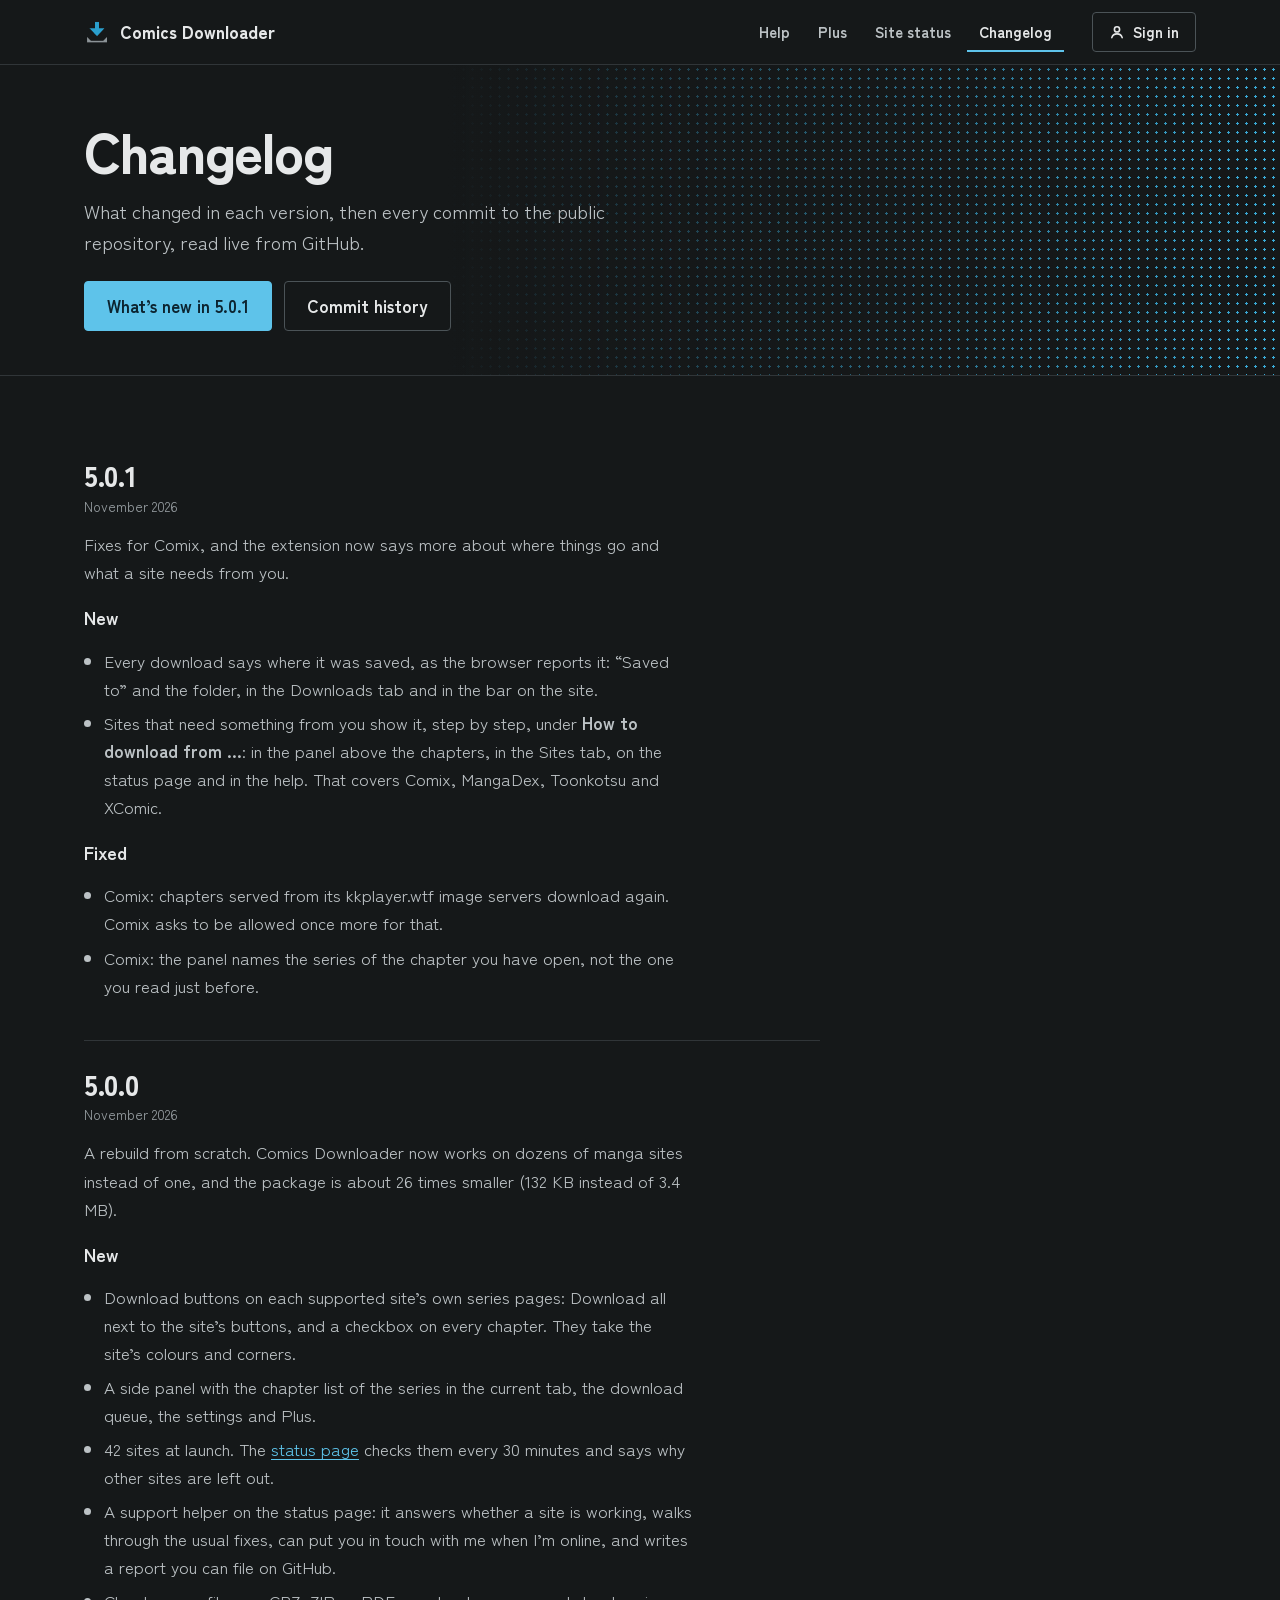
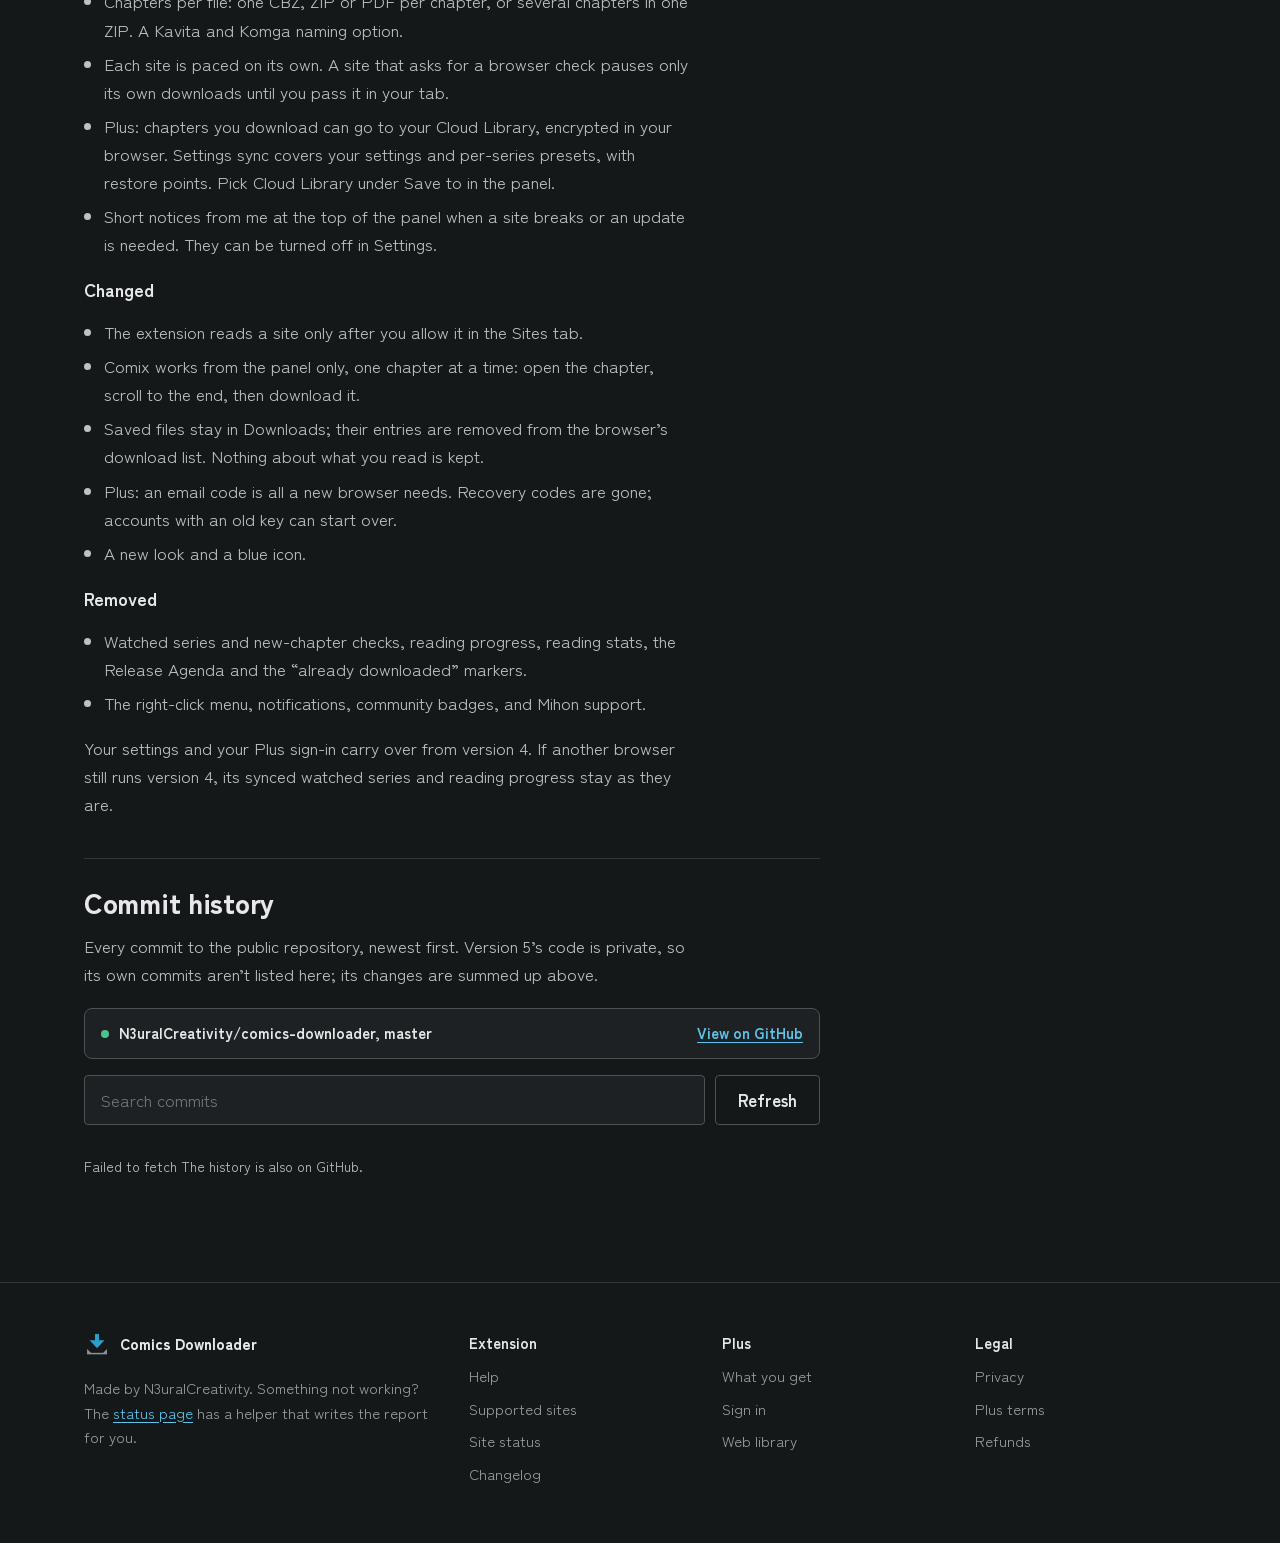
==== commit b2a7de7d: "5.0.1: changelog, and step-by-step help for Comix, MangaDex, Toonkotsu and XComic Co-Authored-By: Cl" ====
--- a/docs/changelog.html
+++ b/docs/changelog.html
@@ -9,8 +9,8 @@
     <meta name="theme-color" content="#151819" />
     <link rel="canonical" href="https://n3uralcreativity.top/comics-downloader/changelog.html" />
     <link rel="icon" type="image/png" href="assets/icon128.png" />
-    <link rel="stylesheet" href="tokens.css?v=5.0.2" />
-    <link rel="stylesheet" href="home.css?v=5.0.2" />
+    <link rel="stylesheet" href="tokens.css?v=5.0.4" />
+    <link rel="stylesheet" href="home.css?v=5.0.5" />
   </head>
   <body>
     <header class="top">
@@ -32,7 +32,7 @@
         <h1>Changelog</h1>
         <p class="lede">What changed in each version, then every commit to the public repository, read live from GitHub.</p>
         <div class="install">
-          <a class="button primary" href="#v5.0.0">What’s new in 5.0.0</a>
+          <a class="button primary" href="#v5.0.1">What’s new in 5.0.1</a>
           <a class="button" href="#history">Commit history</a>
         </div>
       </div>
@@ -40,6 +40,22 @@
 
     <main>
       <article class="doc">
+
+        <section id="v5.0.1" class="release">
+          <h2>5.0.1</h2>
+          <p class="updated">November 2026</p>
+          <p>Fixes for Comix, and the extension now says more about where things go and what a site needs from you.</p>
+          <h3>New</h3>
+          <ul>
+            <li>Every download says where it was saved, as the browser reports it: “Saved to” and the folder, in the Downloads tab and in the bar on the site.</li>
+            <li>Sites that need something from you show it, step by step, under <strong>How to download from …</strong>: in the panel above the chapters, in the Sites tab, on the status page and in the help. That covers Comix, MangaDex, Toonkotsu and XComic.</li>
+          </ul>
+          <h3>Fixed</h3>
+          <ul>
+            <li>Comix: chapters served from its kkplayer.wtf image servers download again. Comix asks to be allowed once more for that.</li>
+            <li>Comix: the panel names the series of the chapter you have open, not the one you read just before.</li>
+          </ul>
+        </section>
 
         <section id="v5.0.0" class="release">
           <h2>5.0.0</h2>
@@ -124,7 +140,7 @@
         </nav>
       </div>
     </footer>
-    <script src="site.js?v=5.0.2" defer></script>
-    <script src="changelog.js?v=5.0.2" defer></script>
+    <script src="site.js?v=5.0.4" defer></script>
+    <script src="changelog.js?v=5.0.4" defer></script>
   </body>
 </html>
--- a/docs/home.css
+++ b/docs/home.css
@@ -721,19 +721,19 @@
 .split p {
   color: var(--ink-2);
 }
-.ticks {
+ul.ticks {
   max-width: var(--measure);
   margin: 20px 0 0;
   padding: 0;
   list-style: none;
 }
-.ticks li {
+ul.ticks li {
   position: relative;
   padding: 10px 0 10px 30px;
   border-top: 1px solid var(--rule);
   color: var(--ink-2);
 }
-.ticks li::before {
+ul.ticks li::before {
   content: '';
   position: absolute;
   left: 4px;
@@ -877,118 +877,13 @@
 .sites li a:hover {
   color: var(--accent);
 }
-/* Copy reading lists: a working model of the extension's copy page, with its four steps. */
-.copy-body {
-  display: grid;
-  align-content: start;
-  gap: 12px;
-  min-height: 290px;
-  padding: 14px;
-}
-.copy-demo [hidden] {
-  display: none;
-}
-.copy-body .field {
-  display: grid;
-  gap: 4px;
-  font-weight: 700;
-}
-.copy-demo select {
-  height: 40px;
-  padding: 0 8px;
-  border: 1px solid var(--rule-strong);
-  border-radius: var(--radius);
-  background: var(--paper);
-  color: var(--ink);
-  font: inherit;
-  font-weight: 400;
-}
-.copy-note {
-  margin: 0;
-  color: var(--ink-3);
-  font-size: 0.8125rem;
-}
-.copy-pick {
-  display: flex;
-  align-items: center;
-  gap: 10px;
-  padding: 6px 0;
-  border-bottom: 1px solid var(--rule);
-  cursor: pointer;
-}
-.copy-pick input {
-  width: 16px;
-  height: 16px;
-  margin: 0;
-  accent-color: var(--accent);
-}
-.copy-pick .m {
-  margin-left: auto;
-  color: var(--ink-3);
-  font-size: 0.8125rem;
-}
-.copy-group {
-  margin: 4px 0 0;
-  font-size: 0.8125rem;
-  font-weight: 700;
-}
-.copy-bar {
-  height: 10px;
-  border: 1px solid var(--rule-strong);
-  border-radius: 2px;
-  background: var(--paper-sunk);
-  overflow: hidden;
-}
-.copy-bar i {
-  display: block;
-  width: calc(var(--p, 0) * 100%);
-  height: 100%;
-  background: var(--accent);
-  transition: width 0.12s linear;
-}
-.copy-tiles {
-  display: grid;
-  grid-template-columns: repeat(auto-fit, minmax(7.5em, 1fr));
-  gap: 8px;
-}
-.copy-tiles div {
-  display: grid;
-  gap: 2px;
-  padding: 10px;
-  border: 1px solid var(--rule);
-  border-radius: var(--radius);
-  color: var(--ink-3);
-  font-size: 0.8125rem;
-}
-.copy-tiles b {
-  color: var(--ink);
-  font-size: 1.375rem;
-  font-weight: 900;
-  font-variant-numeric: tabular-nums;
-}
-.move-steps {
-  display: grid;
-  grid-template-columns: repeat(4, 1fr);
-  margin: 0;
-  padding: 0;
-  list-style: none;
-  counter-reset: step;
-  font-size: 0.8125rem;
-  text-align: center;
-  color: var(--ink-3);
-}
-.move-steps li {
-  padding: 8px 4px;
-  border-bottom: 2px solid var(--rule-strong);
-  counter-increment: step;
-}
-.move-steps li::before {
-  content: counter(step) ". ";
-}
-.move-steps [aria-current] {
-  color: var(--ink);
-  font-weight: 700;
-  border-color: var(--accent);
+/* Copy reading lists: the working model (lists-demo.css) gets the page's width, as in the larger window. */
+.lists-model {
+  padding-top: 40px;
+}
+.lists-model .small {
+  margin-top: 10px;
+  color: var(--ink-3);
 }
 .tag.new {
   border-color: var(--accent);
@@ -1038,10 +933,11 @@
   font-size: 1.1875rem;
   font-weight: 700;
 }
-.paper .ticks li {
+.paper ul.ticks li {
   border-color: #cfd3d0;
-}
-.paper .ticks li::before {
+  color: var(--sheet-ink-2);
+}
+.paper ul.ticks li::before {
   border-color: var(--sheet-accent);
 }
 .paper .install {
@@ -1334,7 +1230,7 @@
   max-width: 340px;
 }
 
-.picker {
+#linux-picker {
   max-width: var(--measure);
   margin: 16px 0;
   padding: 14px;
@@ -1352,7 +1248,7 @@
   padding-top: 10px;
   border-top: 1px solid var(--rule);
 }
-.picker button {
+#linux-picker button {
   display: inline-flex;
   align-items: center;
   gap: 8px;
@@ -1367,10 +1263,10 @@
   font-weight: 700;
   cursor: pointer;
 }
-.picker button:hover {
-  color: var(--ink);
-}
-.picker button[aria-checked='true'] {
+#linux-picker button:hover {
+  color: var(--ink);
+}
+#linux-picker button[aria-checked='true'] {
   border-color: var(--accent);
   background: var(--accent-wash);
   color: var(--ink);
@@ -1491,13 +1387,13 @@
   outline: 2px solid var(--accent);
   outline-offset: 1px;
 }
-.chips {
+#commit-types {
   display: flex;
   flex-wrap: wrap;
   gap: 6px;
   margin: 14px 0 0;
 }
-.chips button {
+#commit-types button {
   display: inline-flex;
   align-items: center;
   gap: 8px;
@@ -1512,11 +1408,11 @@
   font-weight: 700;
   cursor: pointer;
 }
-.chips button span {
+#commit-types button span {
   color: var(--ink-3);
   font-variant-numeric: tabular-nums;
 }
-.chips button[aria-pressed='true'] {
+#commit-types button[aria-pressed='true'] {
   border-color: var(--accent);
   background: var(--accent-wash);
   color: var(--ink);
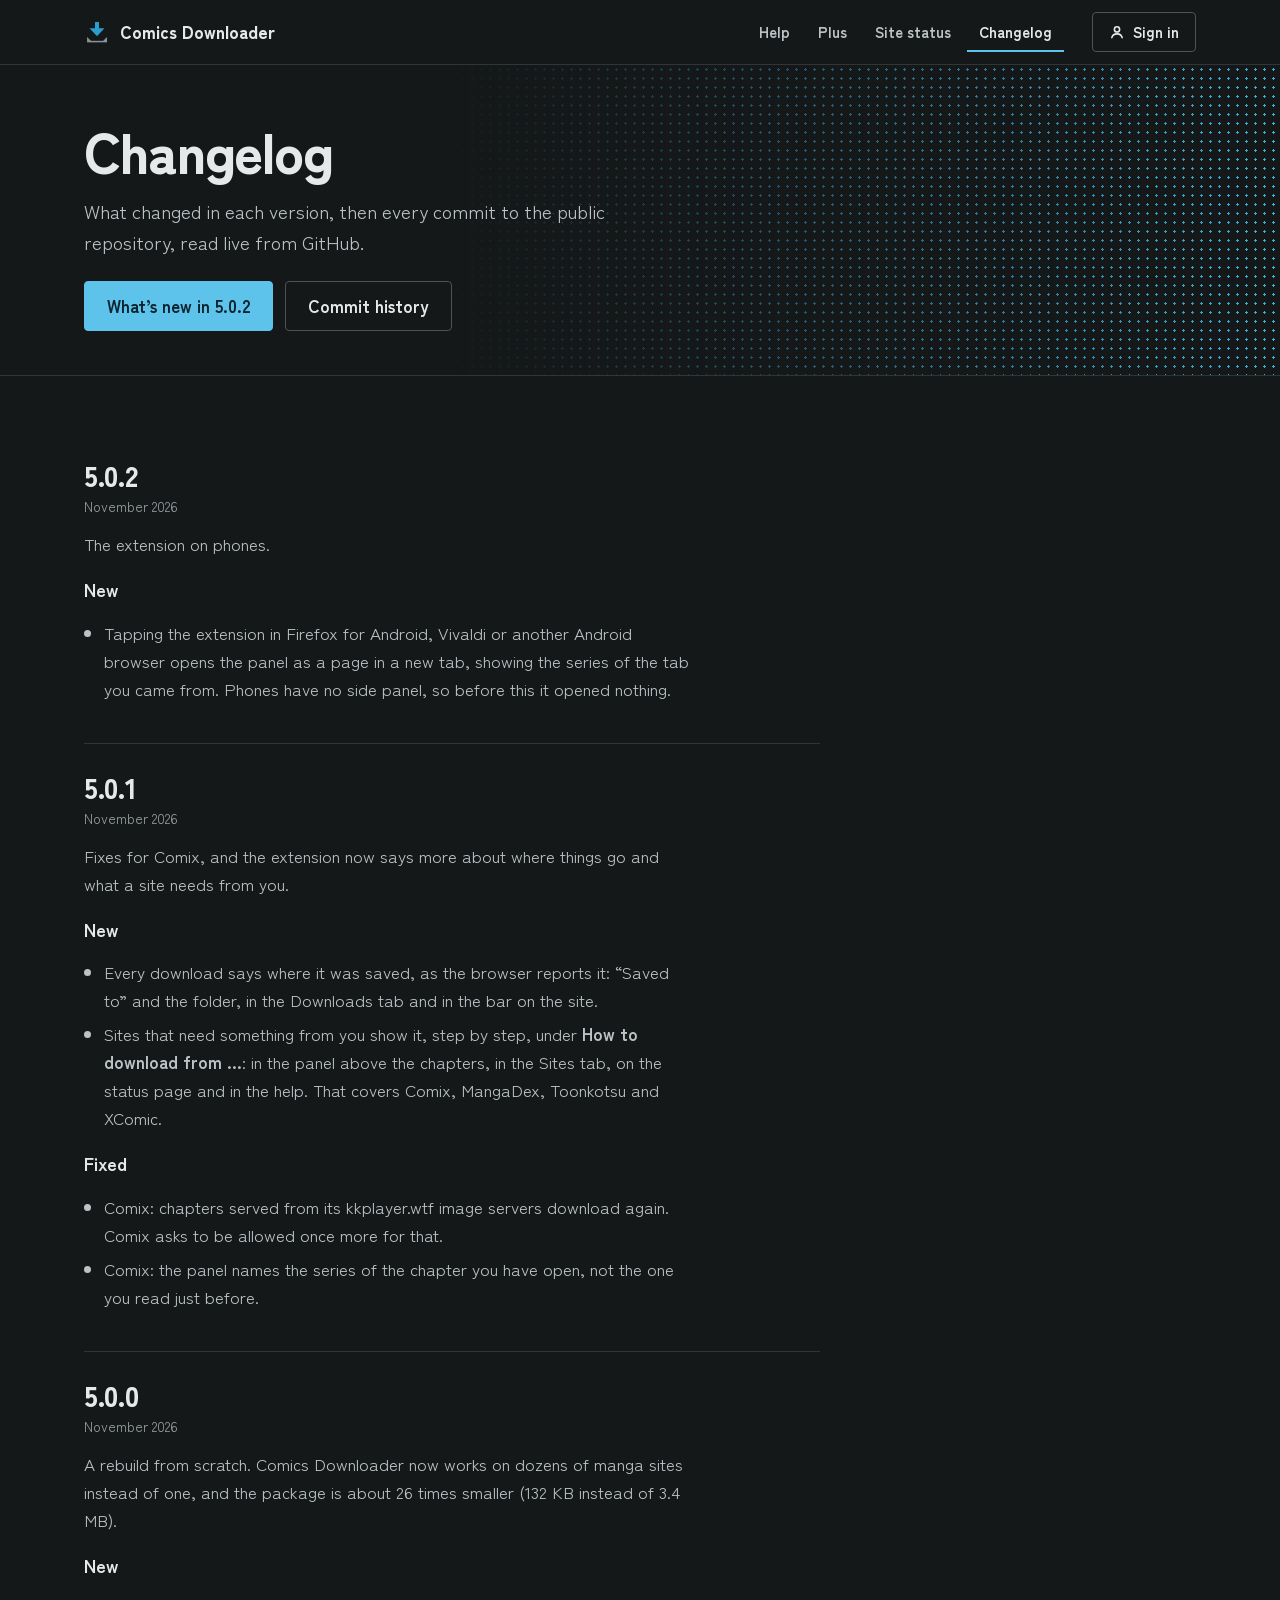
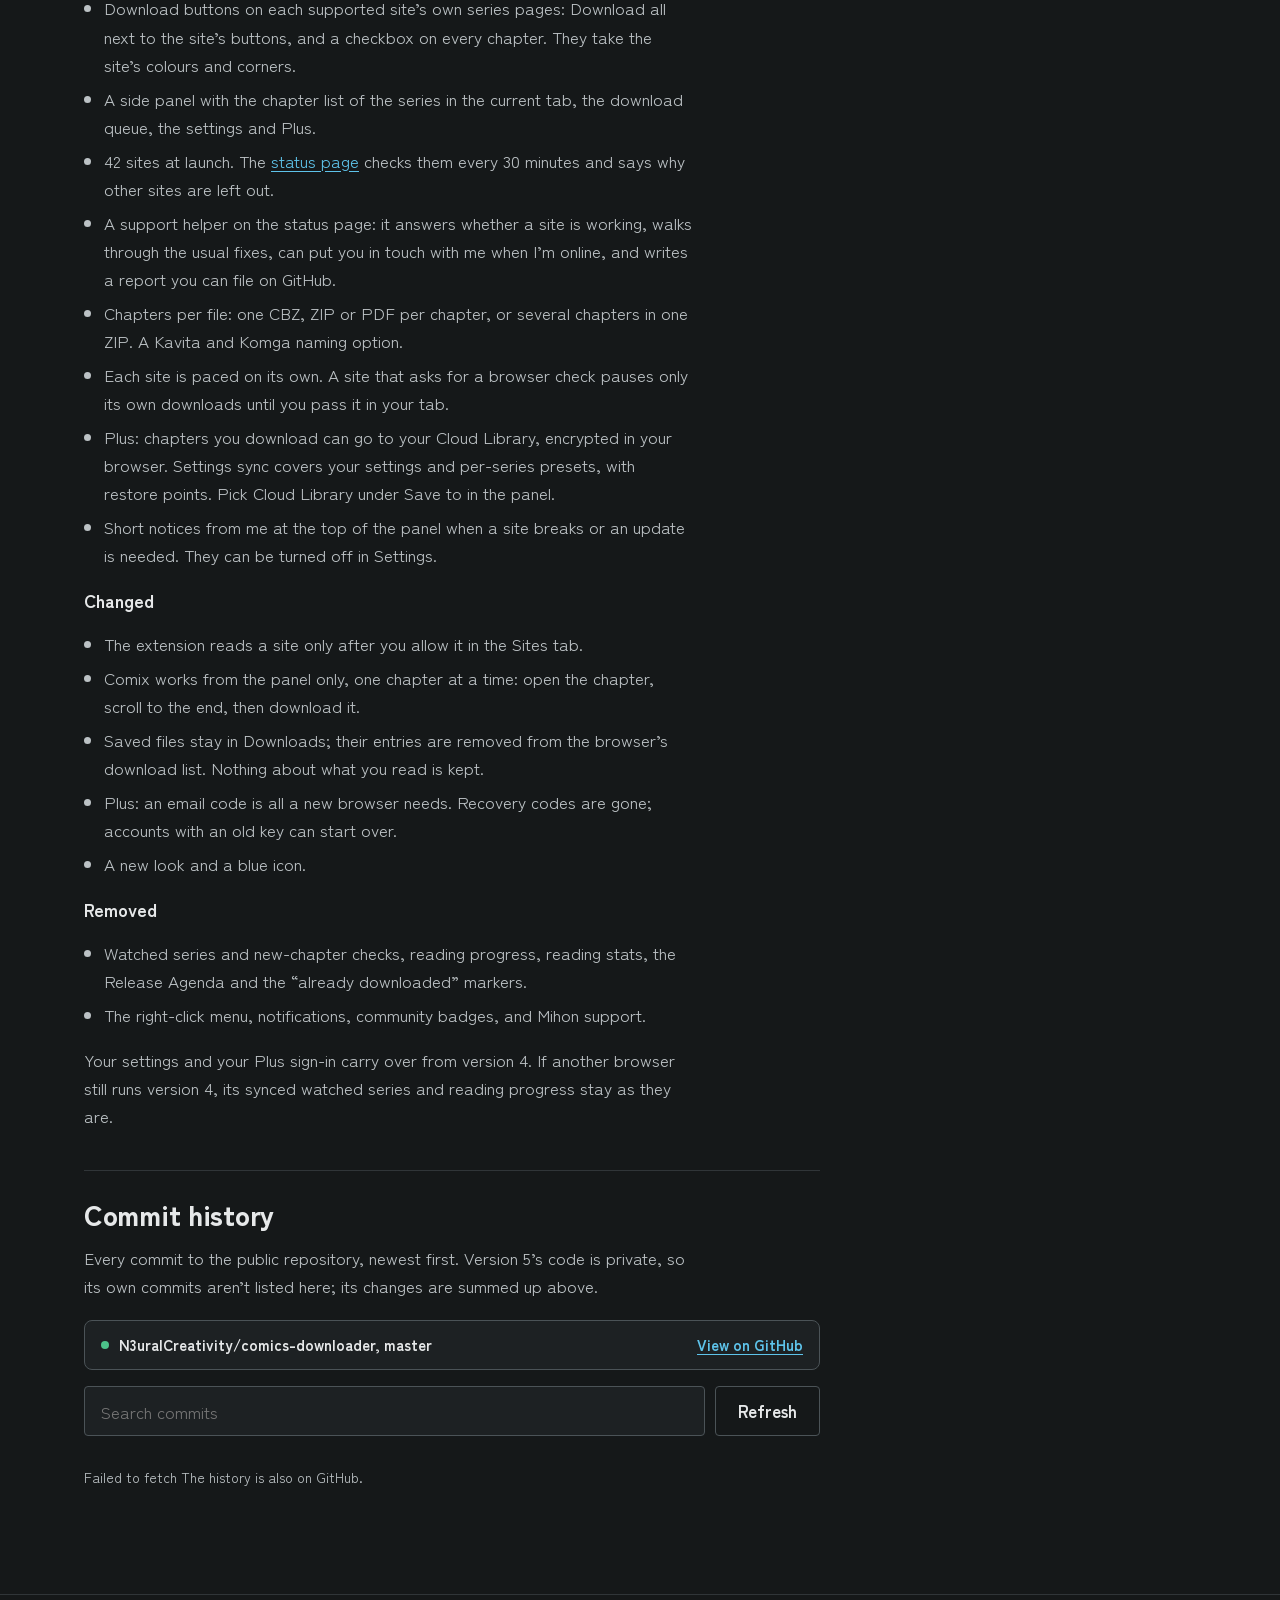
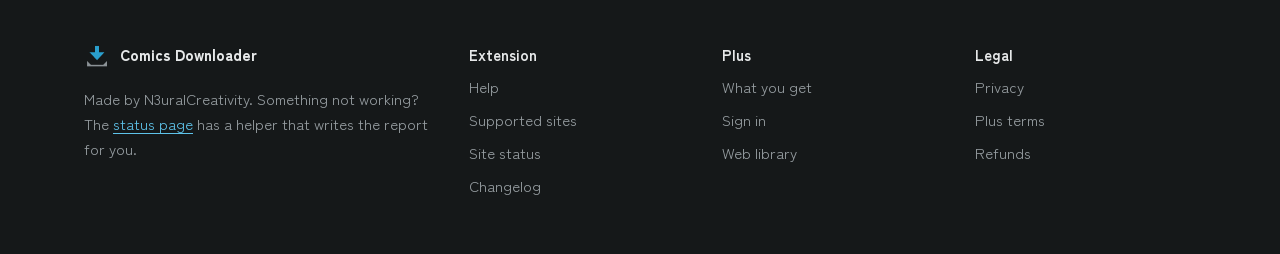
==== commit 9b19c8d4: "5.0.2: the panel on phones (help and changelog) Co-Authored-By: Claude Opus 5.5 <noreply@anthropic.c" ====
--- a/docs/changelog.html
+++ b/docs/changelog.html
@@ -32,7 +32,7 @@
         <h1>Changelog</h1>
         <p class="lede">What changed in each version, then every commit to the public repository, read live from GitHub.</p>
         <div class="install">
-          <a class="button primary" href="#v5.0.1">What’s new in 5.0.1</a>
+          <a class="button primary" href="#v5.0.2">What’s new in 5.0.2</a>
           <a class="button" href="#history">Commit history</a>
         </div>
       </div>
@@ -40,6 +40,16 @@
 
     <main>
       <article class="doc">
+
+        <section id="v5.0.2" class="release">
+          <h2>5.0.2</h2>
+          <p class="updated">November 2026</p>
+          <p>The extension on phones.</p>
+          <h3>New</h3>
+          <ul>
+            <li>Tapping the extension in Firefox for Android, Vivaldi or another Android browser opens the panel as a page in a new tab, showing the series of the tab you came from. Phones have no side panel, so before this it opened nothing.</li>
+          </ul>
+        </section>
 
         <section id="v5.0.1" class="release">
           <h2>5.0.1</h2>
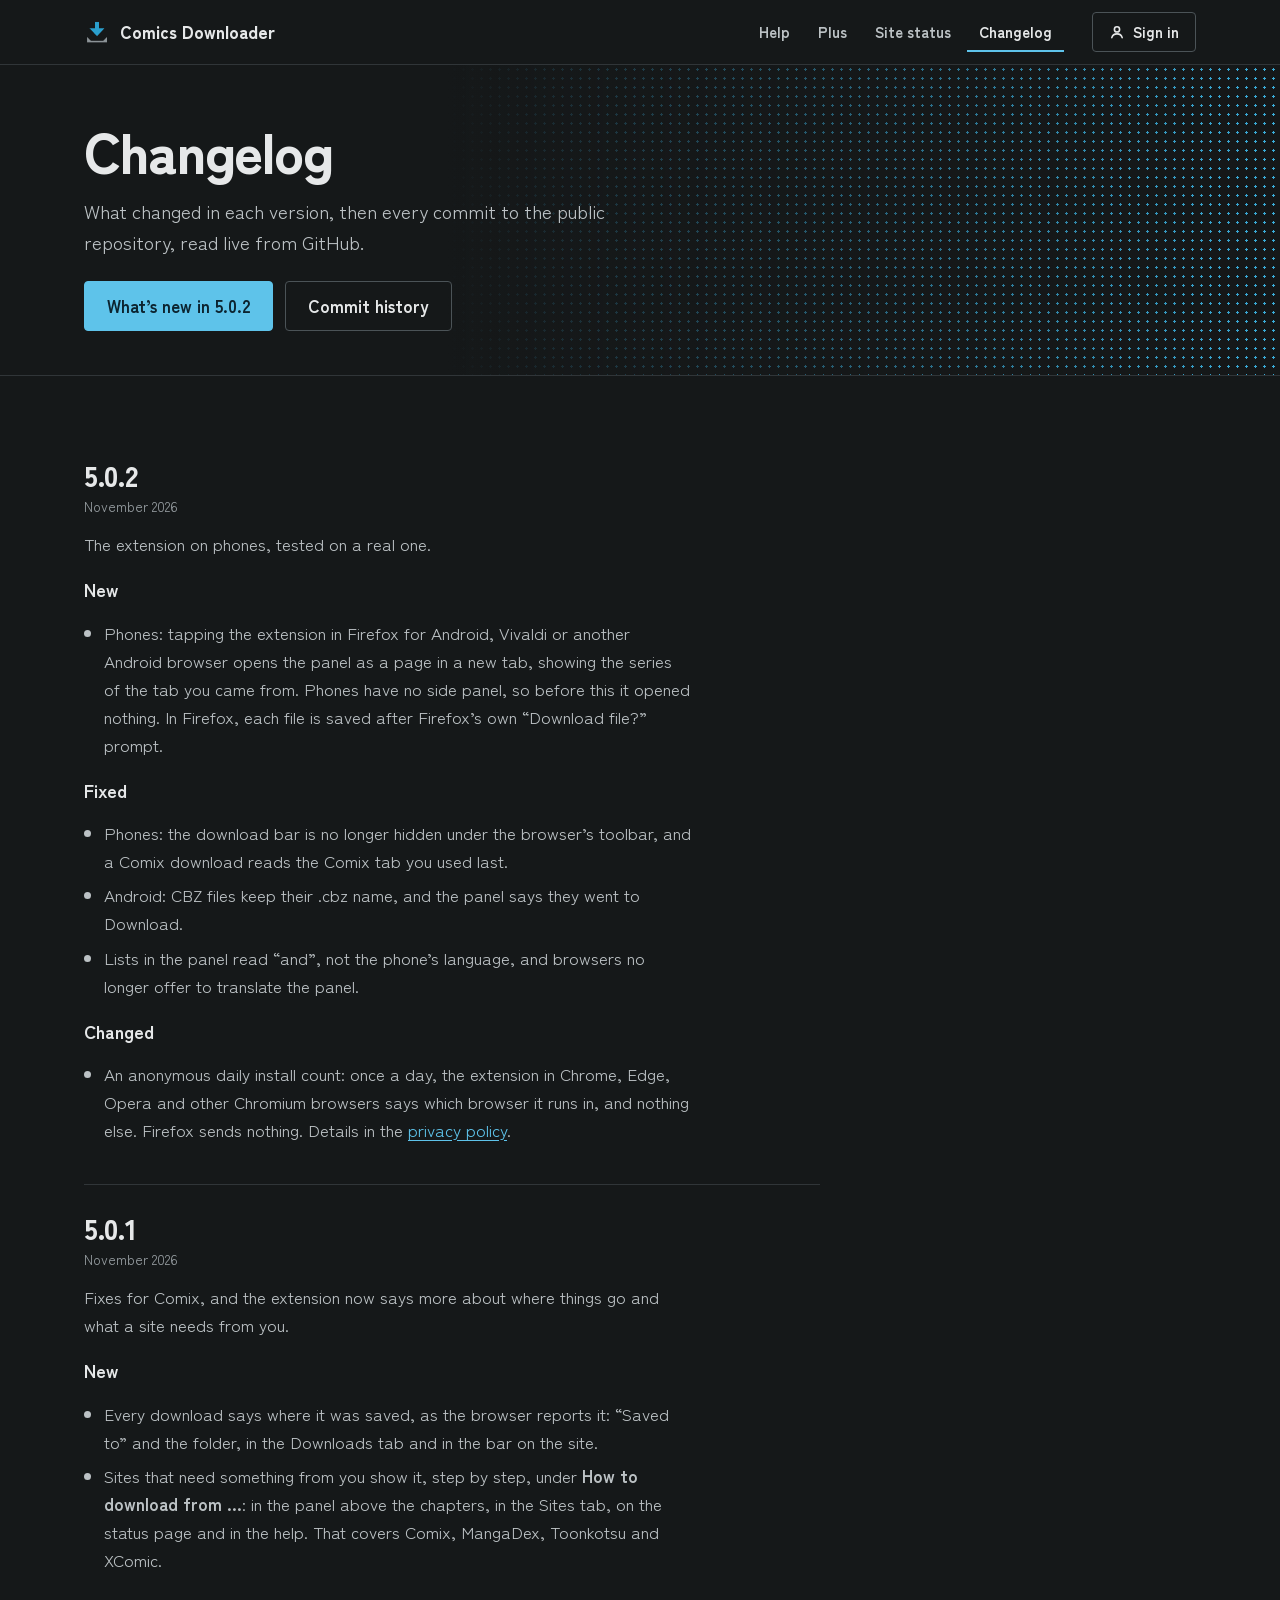
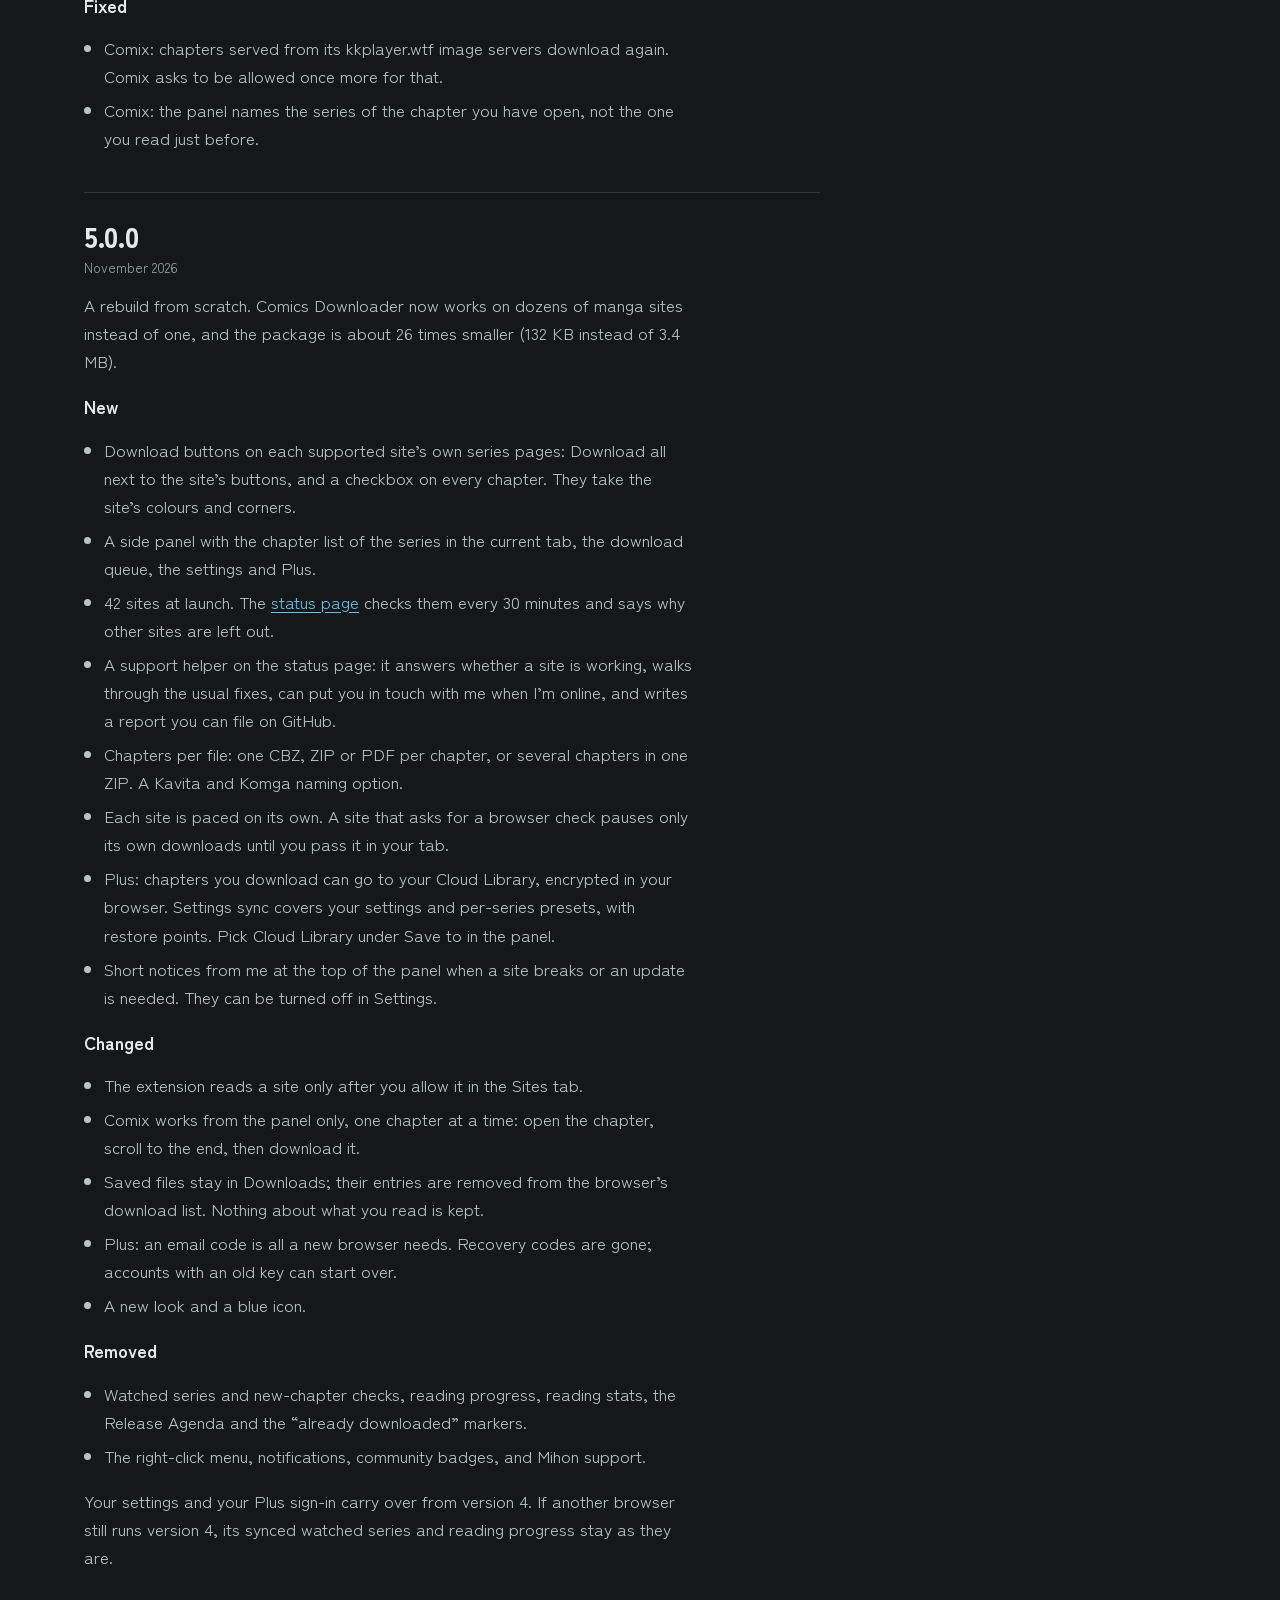
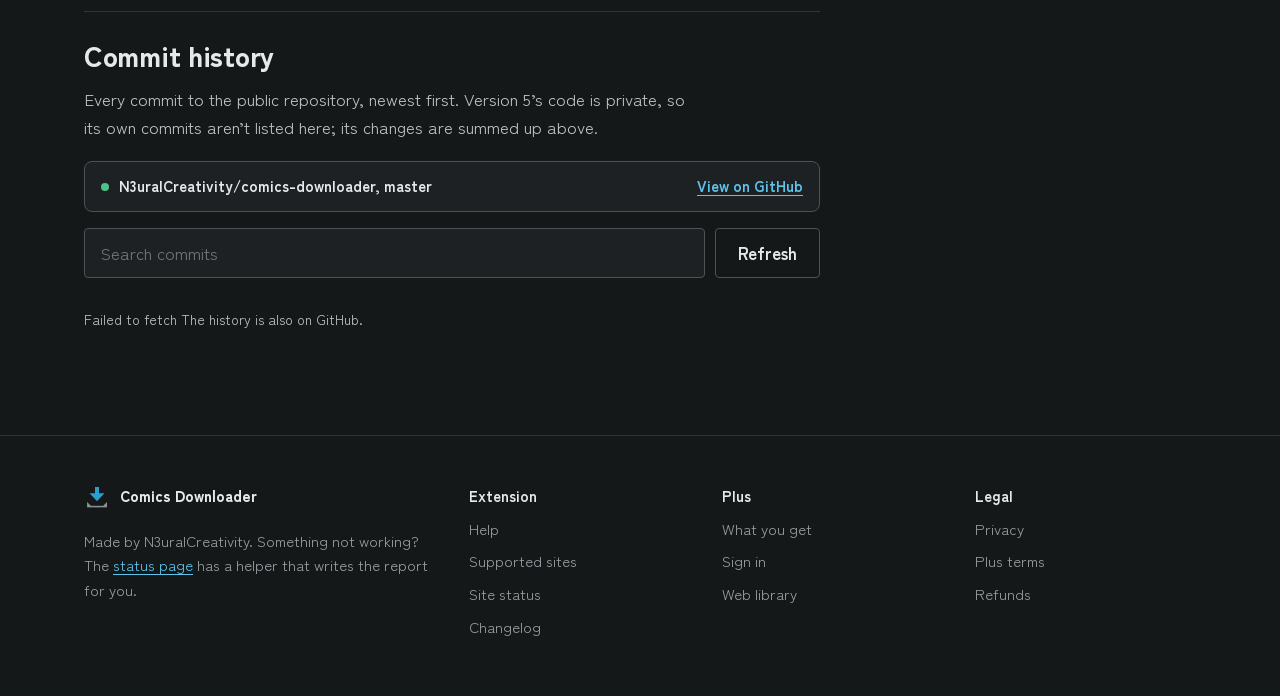
==== commit 3be3b624: "5.0.2: phones, the install count in the privacy policy, changelog Co-Authored-By: Claude Opus 5.5 <n" ====
--- a/docs/changelog.html
+++ b/docs/changelog.html
@@ -44,10 +44,20 @@
         <section id="v5.0.2" class="release">
           <h2>5.0.2</h2>
           <p class="updated">November 2026</p>
-          <p>The extension on phones.</p>
+          <p>The extension on phones, tested on a real one.</p>
           <h3>New</h3>
           <ul>
-            <li>Tapping the extension in Firefox for Android, Vivaldi or another Android browser opens the panel as a page in a new tab, showing the series of the tab you came from. Phones have no side panel, so before this it opened nothing.</li>
+            <li>Phones: tapping the extension in Firefox for Android, Vivaldi or another Android browser opens the panel as a page in a new tab, showing the series of the tab you came from. Phones have no side panel, so before this it opened nothing. In Firefox, each file is saved after Firefox’s own “Download file?” prompt.</li>
+          </ul>
+          <h3>Fixed</h3>
+          <ul>
+            <li>Phones: the download bar is no longer hidden under the browser’s toolbar, and a Comix download reads the Comix tab you used last.</li>
+            <li>Android: CBZ files keep their .cbz name, and the panel says they went to Download.</li>
+            <li>Lists in the panel read “and”, not the phone’s language, and browsers no longer offer to translate the panel.</li>
+          </ul>
+          <h3>Changed</h3>
+          <ul>
+            <li>An anonymous daily install count: once a day, the extension in Chrome, Edge, Opera and other Chromium browsers says which browser it runs in, and nothing else. Firefox sends nothing. Details in the <a href="privacy.html#free">privacy policy</a>.</li>
           </ul>
         </section>
 
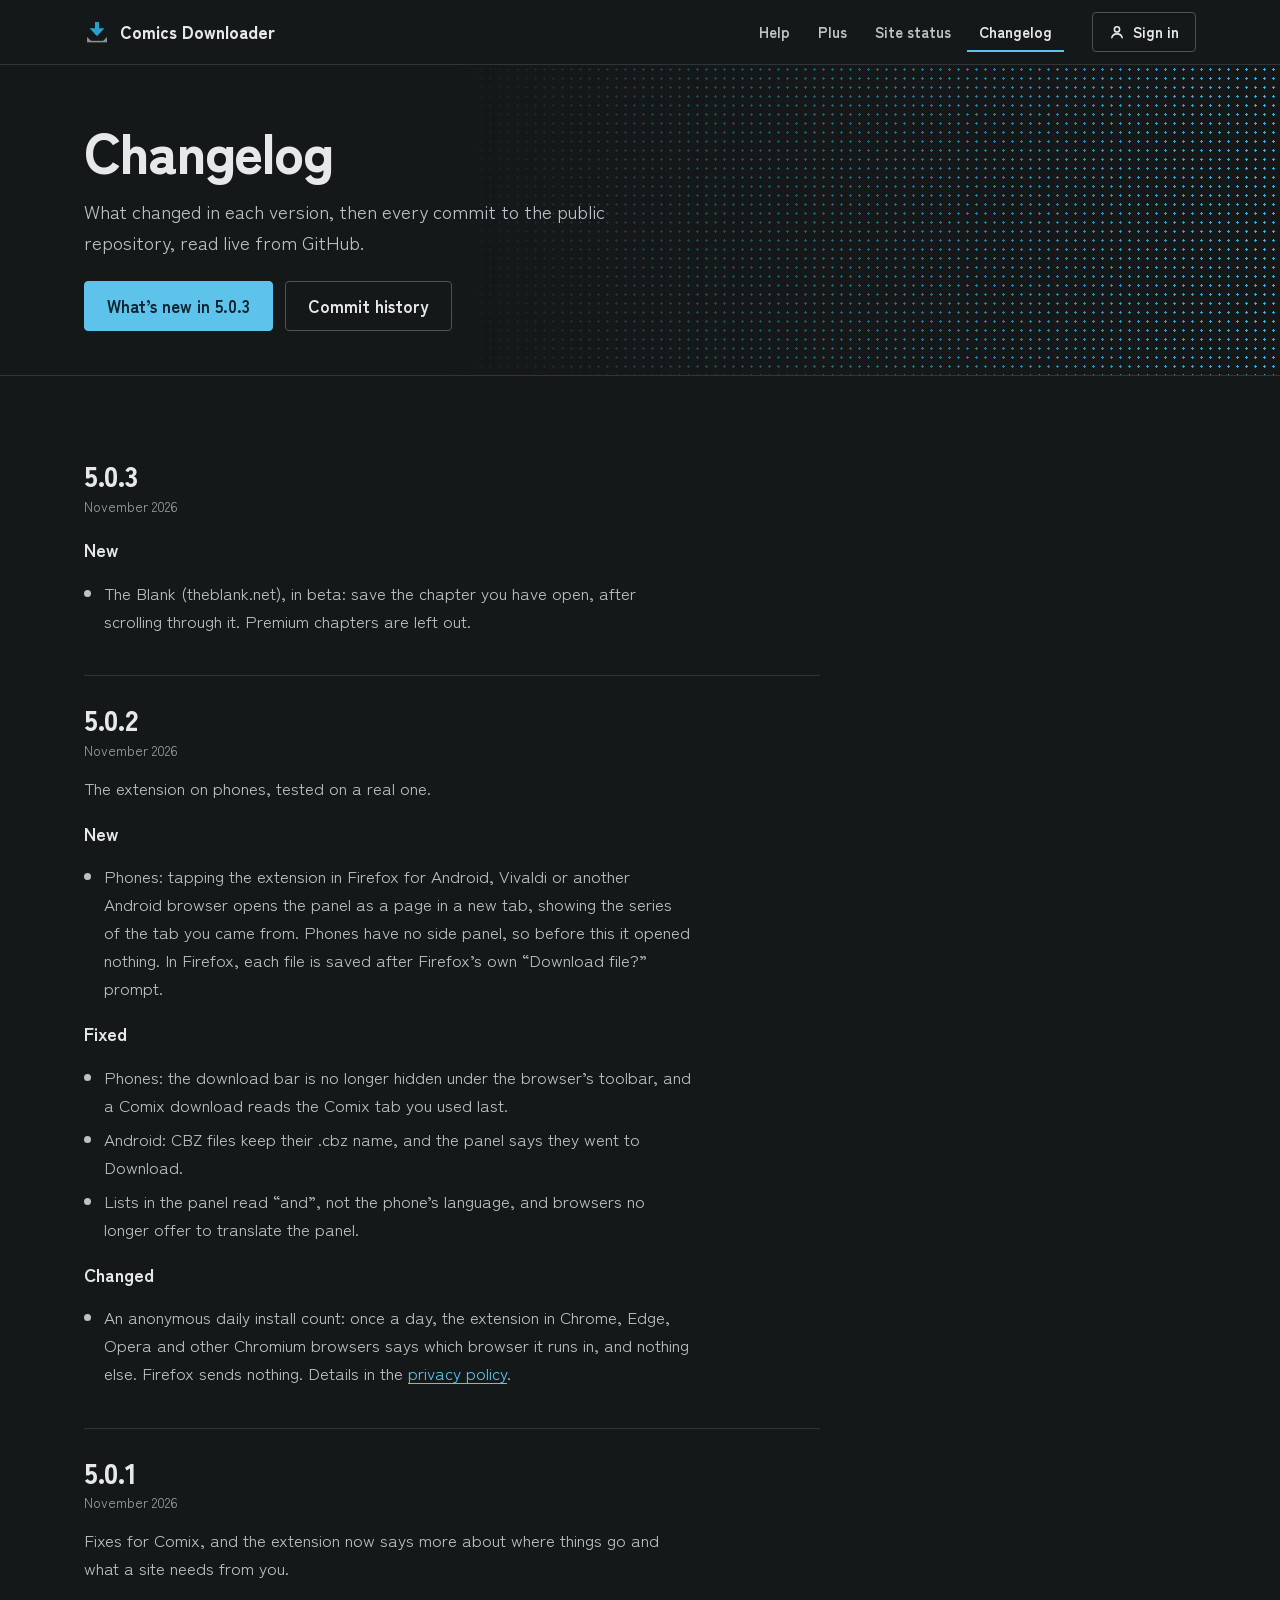
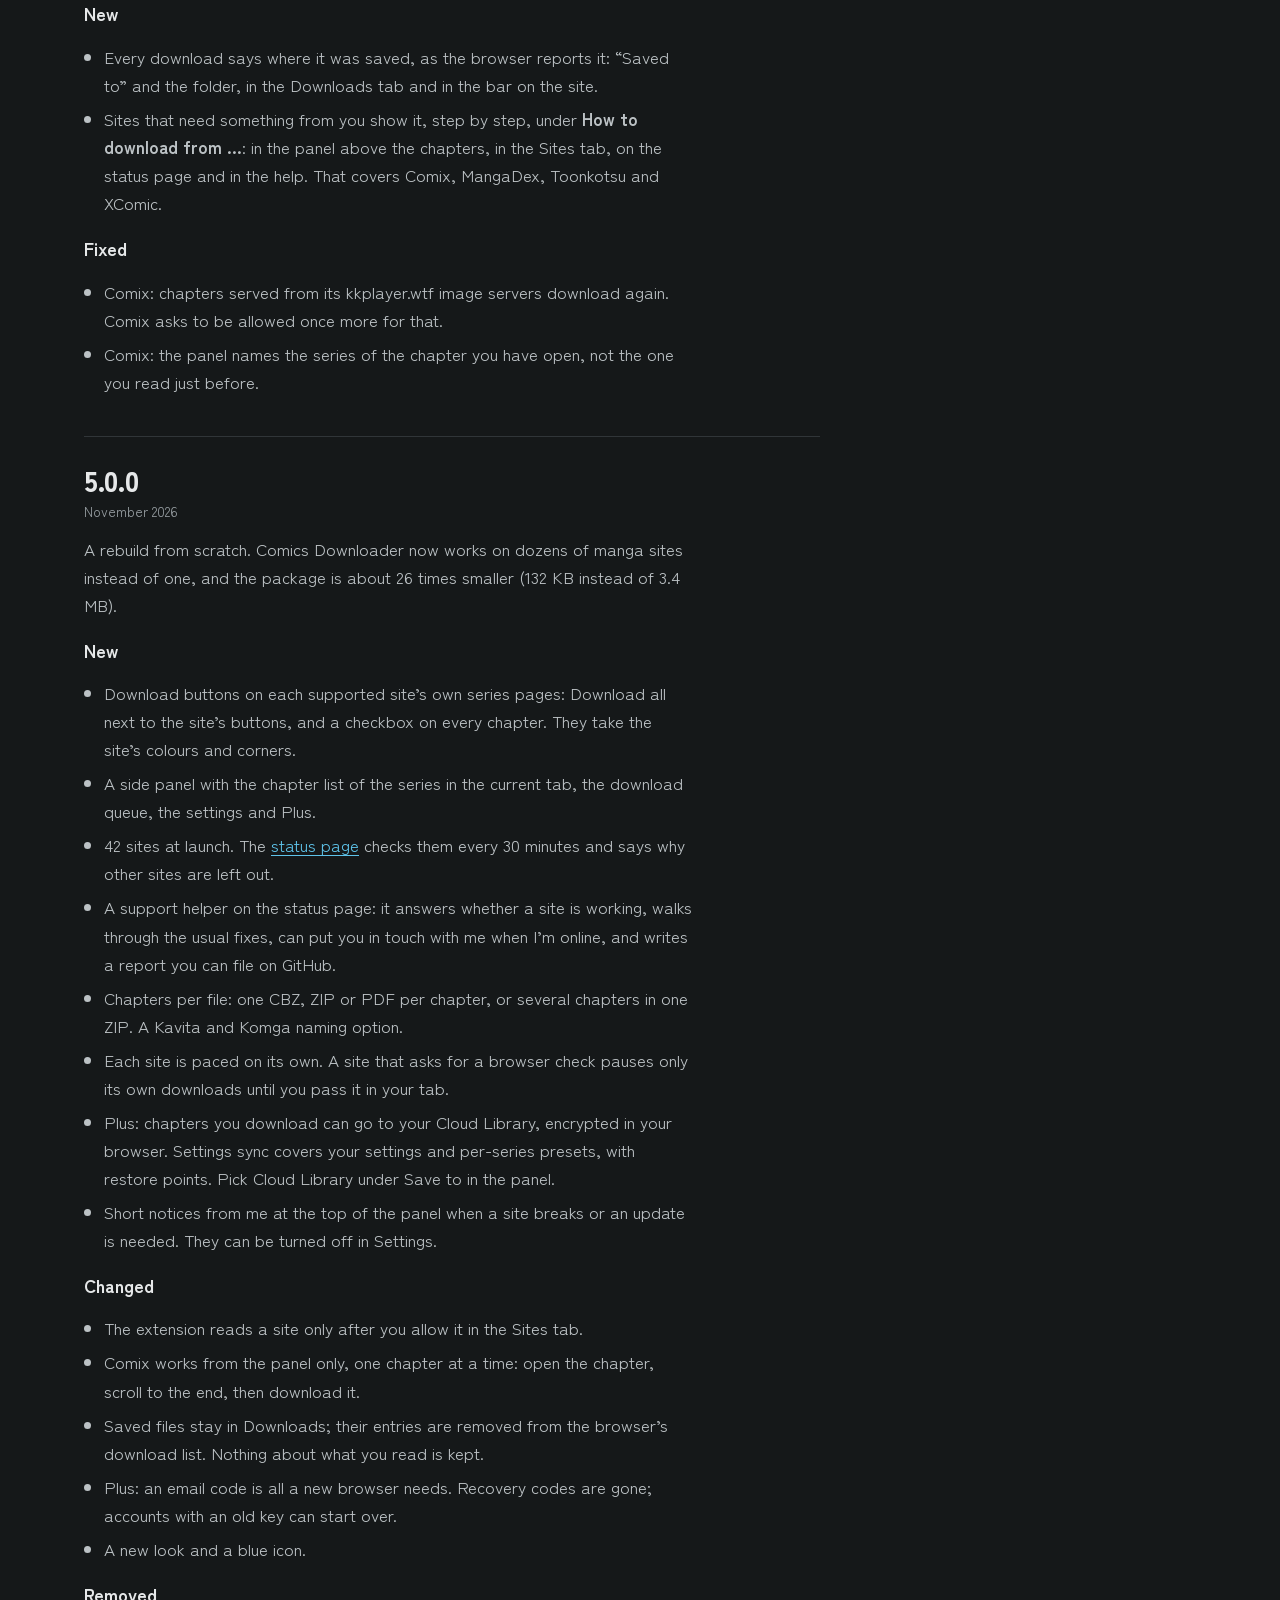
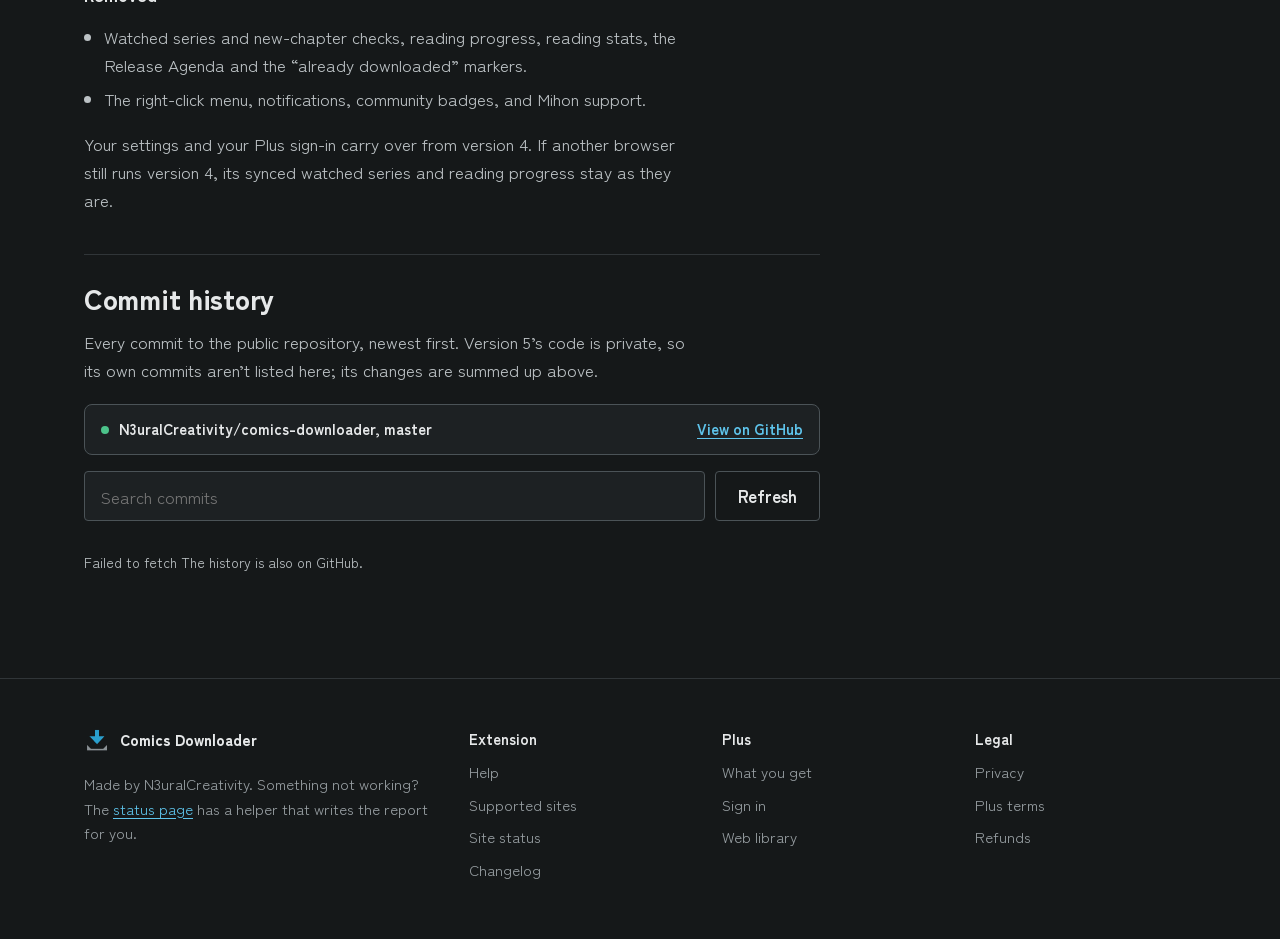
==== commit 47573612: "5.0.3: The Blank on the site list, changelog Co-Authored-By: Claude Opus 5.5 <noreply@anthropic.com>" ====
--- a/docs/changelog.html
+++ b/docs/changelog.html
@@ -32,7 +32,7 @@
         <h1>Changelog</h1>
         <p class="lede">What changed in each version, then every commit to the public repository, read live from GitHub.</p>
         <div class="install">
-          <a class="button primary" href="#v5.0.2">What’s new in 5.0.2</a>
+          <a class="button primary" href="#v5.0.3">What’s new in 5.0.3</a>
           <a class="button" href="#history">Commit history</a>
         </div>
       </div>
@@ -40,6 +40,15 @@
 
     <main>
       <article class="doc">
+
+        <section id="v5.0.3" class="release">
+          <h2>5.0.3</h2>
+          <p class="updated">November 2026</p>
+          <h3>New</h3>
+          <ul>
+            <li>The Blank (theblank.net), in beta: save the chapter you have open, after scrolling through it. Premium chapters are left out.</li>
+          </ul>
+        </section>
 
         <section id="v5.0.2" class="release">
           <h2>5.0.2</h2>
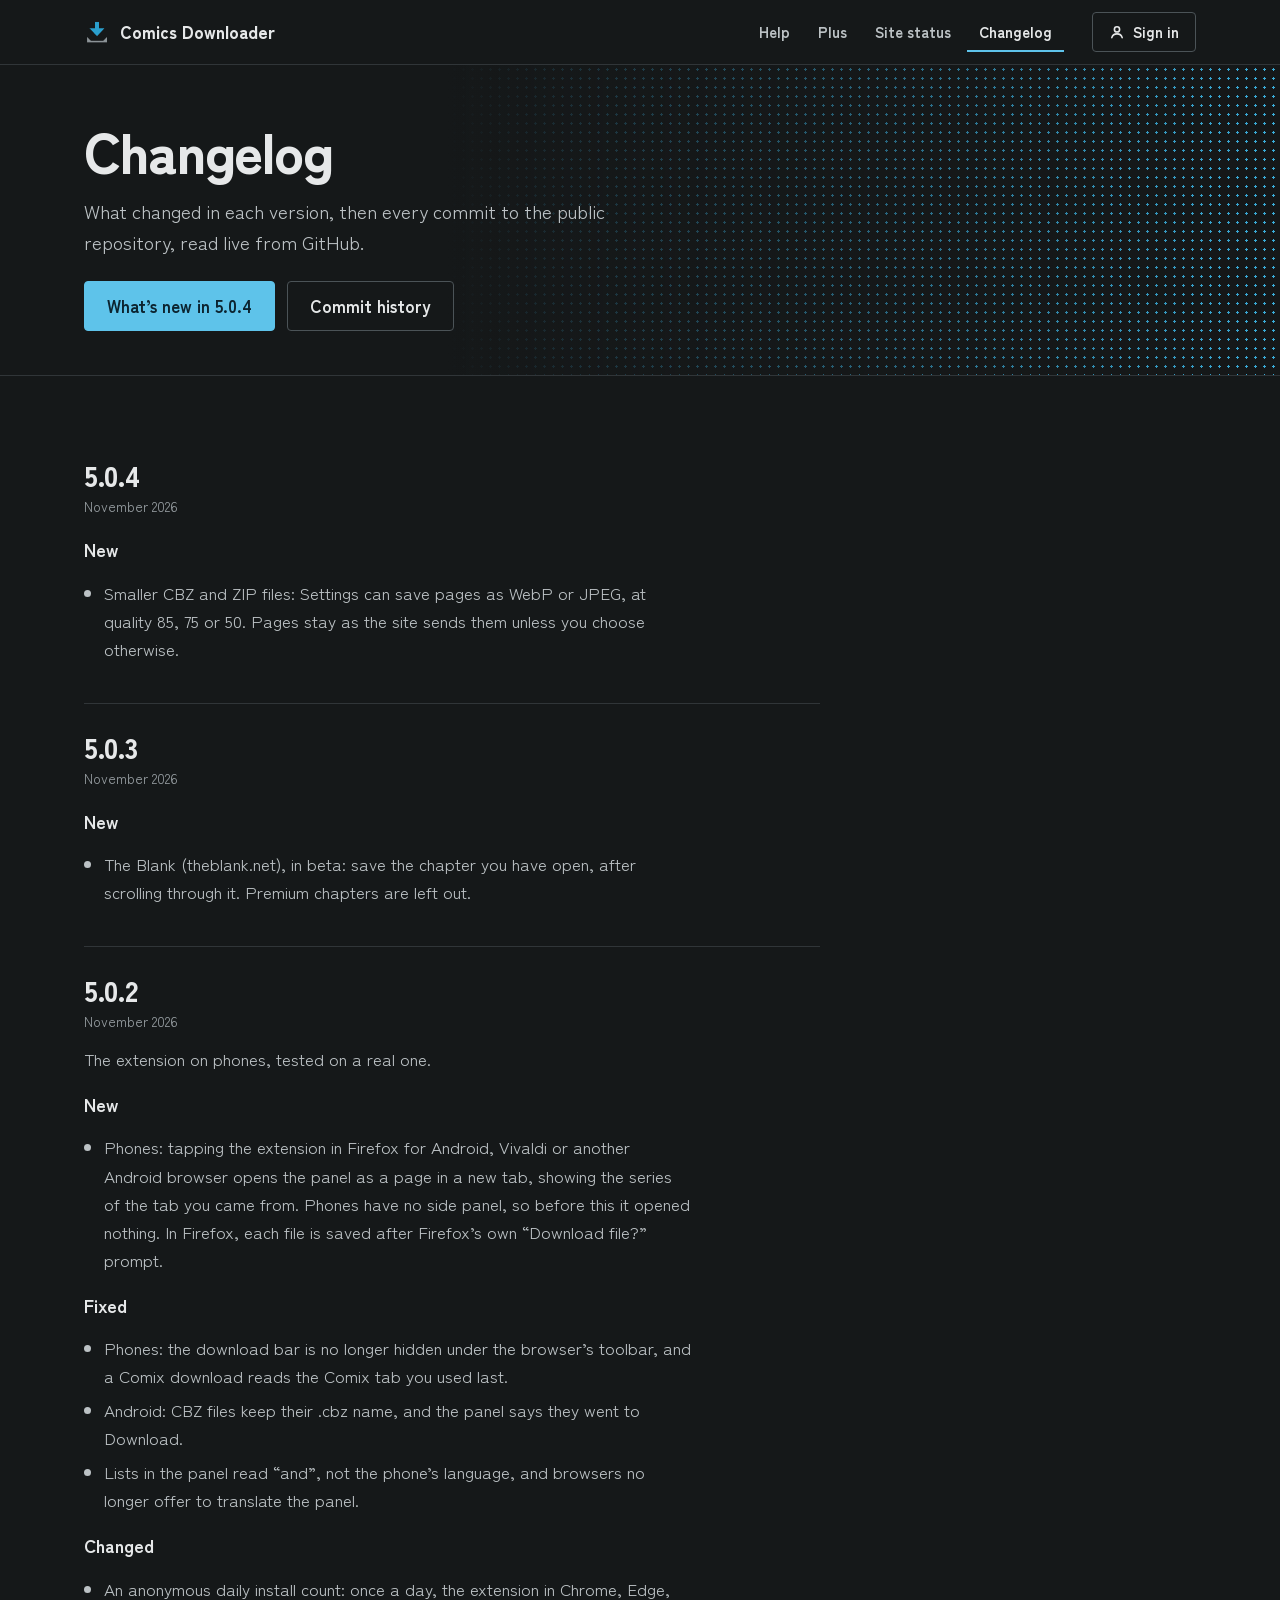
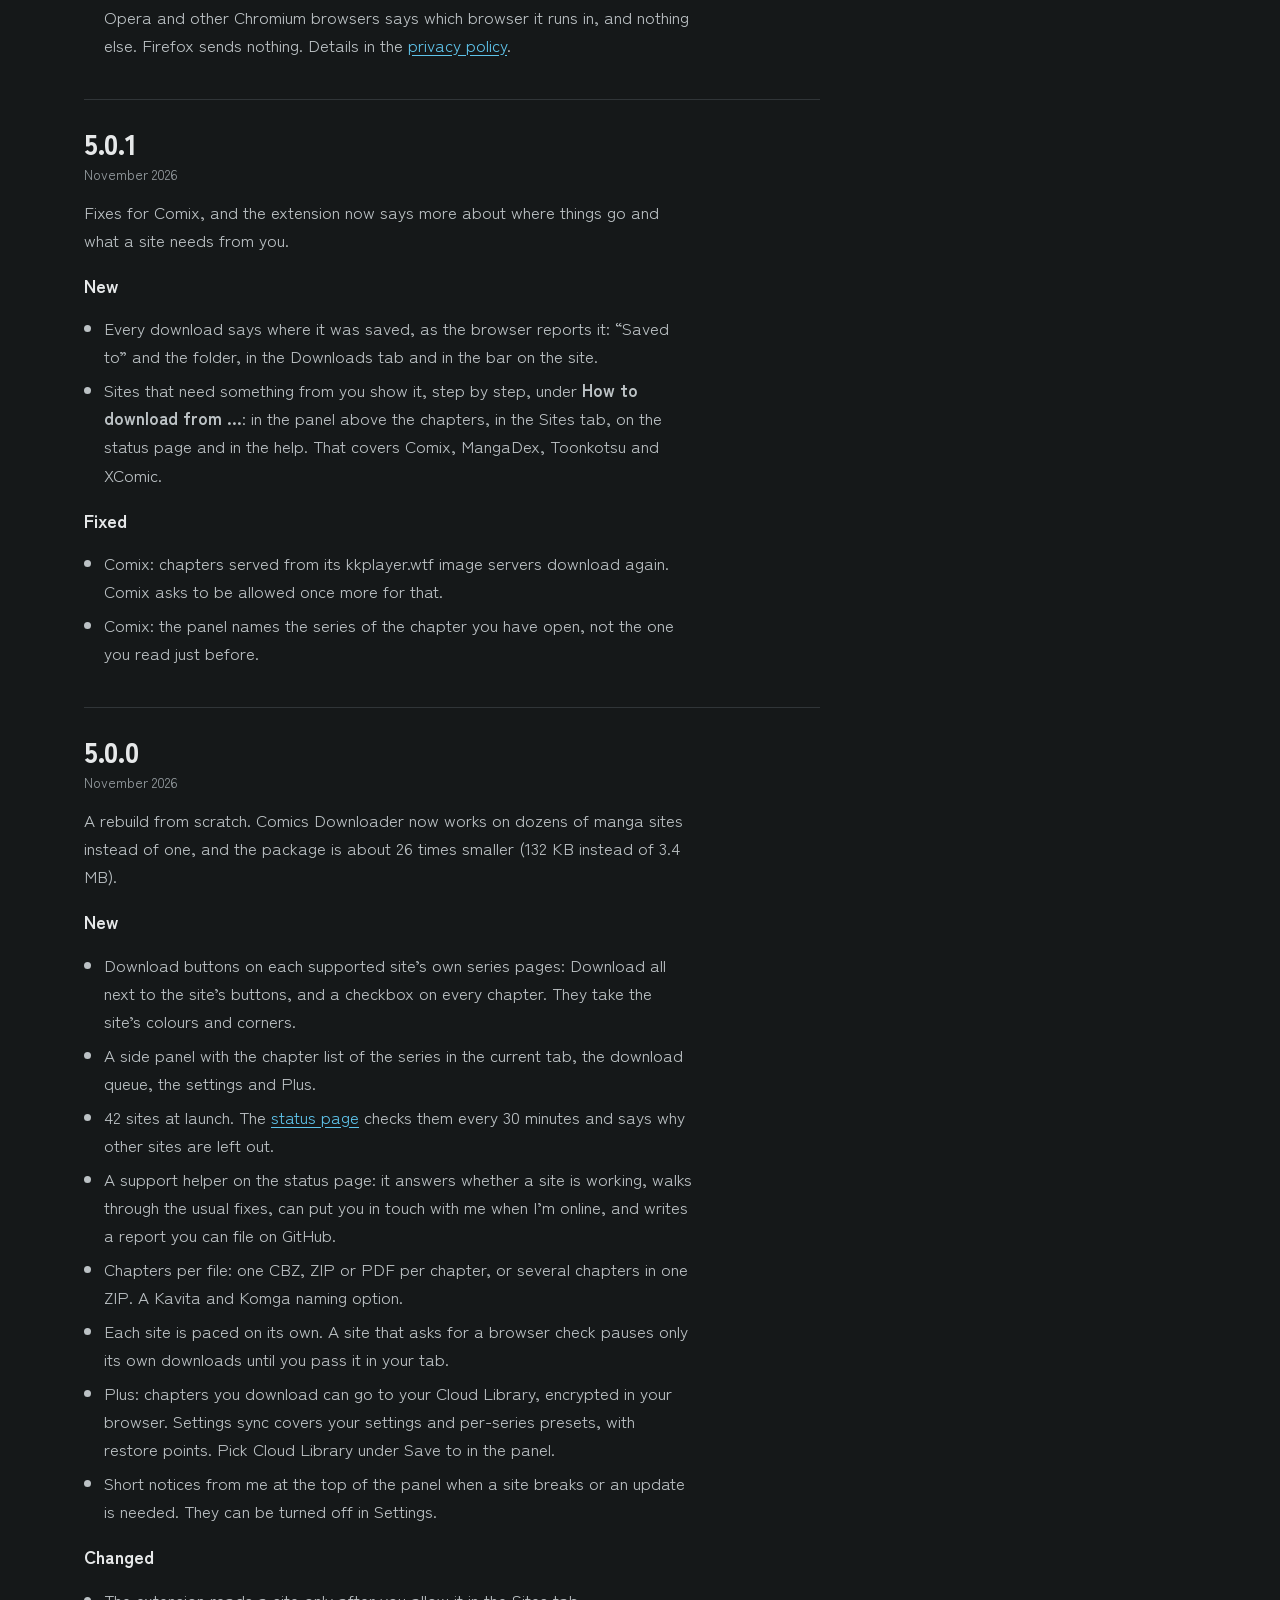
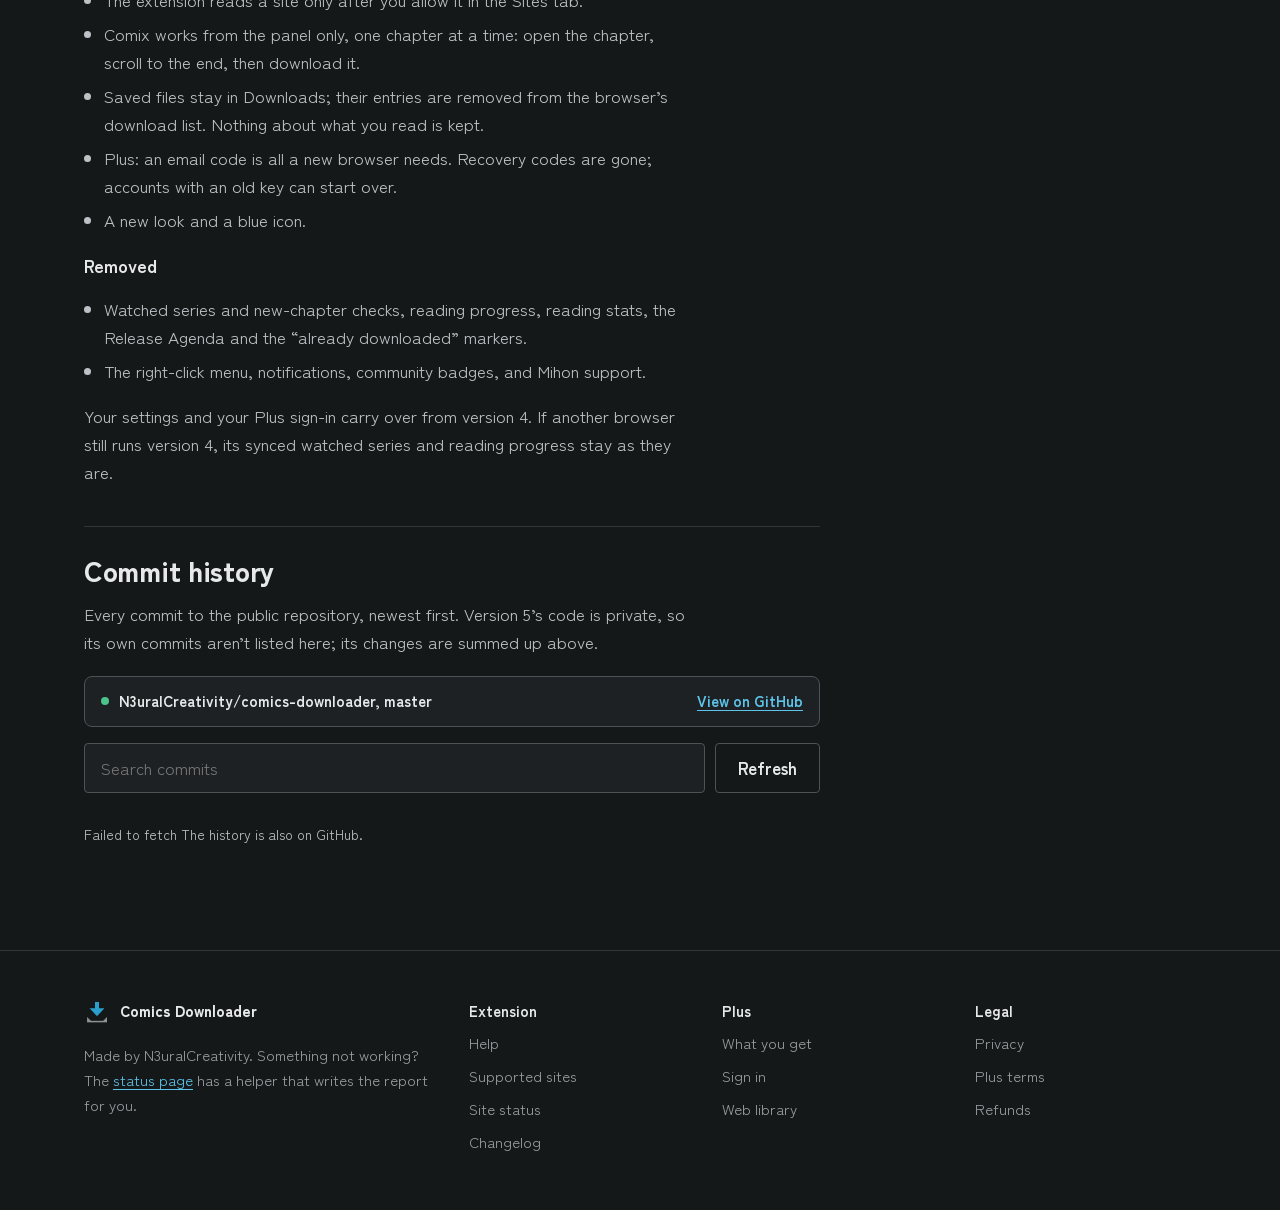
==== commit 40910192: "5.0.4: changelog Co-Authored-By: Claude Opus 5.5 <noreply@anthropic.com>" ====
--- a/docs/changelog.html
+++ b/docs/changelog.html
@@ -32,7 +32,7 @@
         <h1>Changelog</h1>
         <p class="lede">What changed in each version, then every commit to the public repository, read live from GitHub.</p>
         <div class="install">
-          <a class="button primary" href="#v5.0.3">What’s new in 5.0.3</a>
+          <a class="button primary" href="#v5.0.4">What’s new in 5.0.4</a>
           <a class="button" href="#history">Commit history</a>
         </div>
       </div>
@@ -40,6 +40,15 @@
 
     <main>
       <article class="doc">
+
+        <section id="v5.0.4" class="release">
+          <h2>5.0.4</h2>
+          <p class="updated">November 2026</p>
+          <h3>New</h3>
+          <ul>
+            <li>Smaller CBZ and ZIP files: Settings can save pages as WebP or JPEG, at quality 85, 75 or 50. Pages stay as the site sends them unless you choose otherwise.</li>
+          </ul>
+        </section>
 
         <section id="v5.0.3" class="release">
           <h2>5.0.3</h2>
